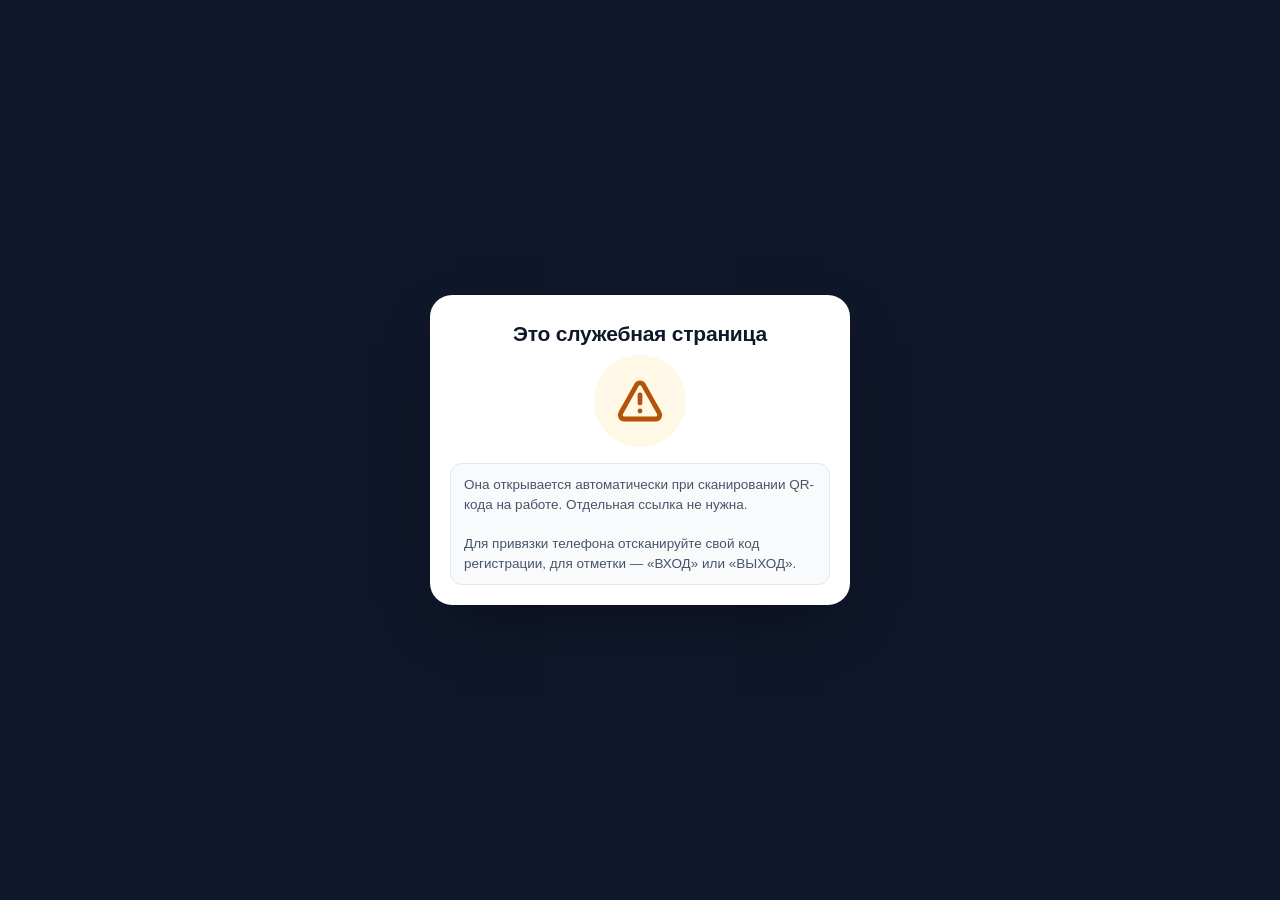
==== emp.html @ 52cd22b9 "Publish static app [skip ci]" ====
<!DOCTYPE html>
<html lang="ru">
<head>
<meta charset="utf-8">
<meta name="viewport" content="width=device-width, initial-scale=1, viewport-fit=cover">
<meta name="theme-color" content="#0f172a">
<meta name="robots" content="noindex">
<title>Отметка</title>
<style>
:root{
  --bg:#0f172a; --card:#fff; --ink:#0f172a; --muted:#64748b; --line:#e2e8f0;
  --accent:#2563eb; --ok:#16a34a; --bad:#dc2626; --warn:#b45309;
}
*{box-sizing:border-box;-webkit-tap-highlight-color:transparent}
html,body{margin:0;height:100%}
body{
  background:var(--bg); color:var(--ink);
  font-family:-apple-system,BlinkMacSystemFont,"Segoe UI",Inter,Roboto,Arial,sans-serif;
  font-size:16px; line-height:1.45; -webkit-font-smoothing:antialiased;
  display:flex; align-items:center; justify-content:center; padding:16px;
}
.card{
  width:100%; max-width:420px; background:#fff; border-radius:22px; padding:24px 20px 20px;
  box-shadow:0 24px 60px -24px rgba(0,0,0,.55); text-align:center;
}
h1{font-size:21px;margin:0 0 4px;font-weight:700;letter-spacing:-.01em}
p{margin:0}
.muted{color:var(--muted);font-size:14px}
.mono{font-family:ui-monospace,SFMono-Regular,Menlo,Consolas,monospace}
.badge{display:inline-flex;align-items:center;gap:6px;padding:4px 11px;border-radius:999px;font-size:12.5px;font-weight:700}
.badge.ok{background:#eafaf0;color:#15803d}
.badge.bad{background:#fdeeee;color:#b91c1c}
.badge.warn{background:#fff8e6;color:#92400e}
.badge.info{background:#eff4ff;color:#1d4ed8}
.icon{width:92px;height:92px;margin:6px auto 14px;border-radius:50%;display:grid;place-items:center}
.icon svg{width:48px;height:48px;stroke-width:2.4;fill:none;stroke-linecap:round;stroke-linejoin:round}
.icon.ok{background:#eafaf0}.icon.ok svg{stroke:#16a34a}
.icon.in{background:#eafaf0}.icon.in svg{stroke:#16a34a}
.icon.out{background:#eff4ff}.icon.out svg{stroke:#2563eb}
.icon.bad{background:#fdeeee}.icon.bad svg{stroke:#dc2626}
.icon.warn{background:#fff8e6}.icon.warn svg{stroke:#b45309}
.big{font-size:34px;font-weight:800;letter-spacing:.06em;margin:2px 0 6px}
.big.in{color:#16a34a}.big.out{color:#2563eb}
.time{font-size:16px;font-weight:700;margin-top:2px}
.rows{text-align:left;margin-top:18px;border-top:1px solid var(--line);padding-top:14px;display:flex;flex-direction:column;gap:9px;font-size:14px}
.rows .r{display:flex;justify-content:space-between;gap:12px}
.rows .r span:first-child{color:var(--muted)}
.rows .r span:last-child{font-weight:600;text-align:right}
.spinner{width:44px;height:44px;border-radius:50%;border:4px solid #dbeafe;border-top-color:var(--accent);animation:spin .8s linear infinite;margin:26px auto}
@keyframes spin{to{transform:rotate(360deg)}}
button{
  font:inherit;cursor:pointer;border:0;width:100%;min-height:52px;border-radius:14px;
  font-weight:700;font-size:16px;margin-top:20px;background:var(--accent);color:#fff;
}
button:active{opacity:.88}
button.ghost{background:#f1f5f9;color:#334155;margin-top:10px}
.note{background:#f8fafc;border:1px solid var(--line);border-radius:12px;padding:11px 13px;font-size:13.5px;color:#475569;text-align:left;margin-top:16px}
.note b{color:#0f172a}
.hidden{display:none !important}
</style>
</head>
<body>
<div class="card" id="card">
  <div class="spinner" id="spin"></div>
  <h1 id="title">Открываем…</h1>
  <p class="muted" id="sub">Секунду</p>
  <div id="body"></div>
</div>

<script>
"use strict";

/* ================= настройки ================= */
var DEVICE_KEY = "tt_dev";
var ME_KEY = "tt_me_emp";      /* отдельное хранилище от админского приложения */
var LAST_KEY = "tt_last_punch";

function qs(name) {
  var m = new RegExp("[?&]" + name + "=([^&#]*)").exec(location.search);
  return m ? decodeURIComponent(m[1].replace(/\+/g, " ")) : "";
}
function ls(k, d) { try { var v = localStorage.getItem(k); return v ? JSON.parse(v) : d; } catch (e) { return d; } }
function lsSet(k, v) { try { localStorage.setItem(k, JSON.stringify(v)); } catch (e) {} }
function esc(s) {
  return String(s === undefined || s === null ? "" : s).replace(/[&<>"']/g, function (c) {
    return { "&": "&amp;", "<": "&lt;", ">": "&gt;", '"': "&quot;", "'": "&#39;" }[c];
  });
}
function pad(n) { return String(n).padStart(2, "0"); }
function dmy(d) { d = new Date(d); return pad(d.getDate()) + "." + pad(d.getMonth() + 1) + "." + d.getFullYear(); }
function hhmmss(d) { d = new Date(d); return pad(d.getHours()) + ":" + pad(d.getMinutes()) + ":" + pad(d.getSeconds()); }

function deviceId() {
  var v = ls(DEVICE_KEY, null);
  if (!v) { v = "dev_" + Math.random().toString(36).slice(2, 10).toUpperCase(); lsSet(DEVICE_KEY, v); }
  return v;
}
function deviceLabel() {
  var ua = navigator.userAgent || "";
  if (/iPhone|iPad|iPod/i.test(ua)) return "iPhone / iPad";
  if (/Android/i.test(ua)) return "Android";
  if (/Windows/i.test(ua)) return "Windows";
  if (/Macintosh|Mac OS X/i.test(ua)) return "Mac";
  return "Телефон";
}

/* ================= сеть ================= */
function jsonp(base, params) {
  return new Promise(function (resolve, reject) {
    var clean = String(base || "").trim();
    if (!clean) return reject(new Error("QR-код не настроен: в нём нет адреса таблицы"));
    if (!/^https:\/\/script\.google\.com\/macros\/s\/.+\/exec/.test(clean)) {
      return reject(new Error("Некорректный адрес таблицы в QR-коде"));
    }
    var cb = "__e" + Math.random().toString(36).slice(2, 10);
    var url = clean.indexOf("?") >= 0 ? clean + "&" : clean + "?";
    url += "callback=" + encodeURIComponent(cb);
    Object.keys(params || {}).forEach(function (k) {
      var v = params[k];
      if (v !== undefined && v !== null) url += "&" + encodeURIComponent(k) + "=" + encodeURIComponent(v);
    });
    var sc = document.createElement("script");
    var done = false;
    var timer = setTimeout(function () { finish(function () { reject(new Error("Таблица не ответила за 15 секунд")); }); }, 15000);
    function finish(fn) {
      if (done) return;
      done = true;
      clearTimeout(timer);
      try { delete window[cb]; } catch (e) { window[cb] = undefined; }
      if (sc.parentNode) sc.parentNode.removeChild(sc);
      fn();
    }
    window[cb] = function (d) { finish(function () { resolve(d); }); };
    sc.onerror = function () { finish(function () { reject(new Error("Нет связи с таблицей")); }); };
    sc.src = url;
    document.head.appendChild(sc);
  });
}

function getPosition() {
  return new Promise(function (resolve, reject) {
    if (!navigator.geolocation) return reject(new Error("Телефон не поддерживает геолокацию"));
    navigator.geolocation.getCurrentPosition(
      function (p) { resolve(p.coords); },
      function (e) {
        var m = "Не удалось определить геопозицию";
        if (e && e.code === 1) m = "Доступ к геолокации запрещён. Разрешите его для этого сайта и попробуйте снова.";
        if (e && e.code === 3) m = "Геопозиция не определилась за 15 секунд. Выйдите на улицу или ближе к окну.";
        reject(new Error(m));
      },
      { enableHighAccuracy: true, timeout: 15000, maximumAge: 0 }
    );
  });
}

/* ================= экраны ================= */
var elCard = document.getElementById("card");
var elSpin = document.getElementById("spin");
var elTitle = document.getElementById("title");
var elSub = document.getElementById("sub");
var elBody = document.getElementById("body");

var ICONS = {
  ok: '<path d="M20 6L9 17l-5-5"/>',
  bad: '<path d="M18 6L6 18M6 6l12 12"/>',
  warn: '<path d="M12 9v4M12 17h.01"/><path d="M10.3 3.9L2.4 18a2 2 0 0 0 1.7 3h15.8a2 2 0 0 0 1.7-3L13.7 3.9a2 2 0 0 0-3.4 0z"/>',
  in: '<path d="M15 3h4a2 2 0 0 1 2 2v14a2 2 0 0 1-2 2h-4"/><path d="M10 17l5-5-5-5"/><path d="M15 12H3"/>',
  out: '<path d="M9 3H5a2 2 0 0 0-2 2v14a2 2 0 0 0 2 2h4"/><path d="M16 17l5-5-5-5"/><path d="M21 12H9"/>'
};

function icon(kind) {
  return '<div class="icon ' + kind + '"><svg viewBox="0 0 24 24">' + ICONS[kind] + "</svg></div>";
}
function spinner(title, sub) {
  elSpin.classList.remove("hidden");
  elTitle.textContent = title;
  elSub.textContent = sub || "";
  elBody.innerHTML = "";
}
function result(opts) {
  elSpin.classList.add("hidden");
  elTitle.innerHTML = opts.title || "";
  elSub.textContent = opts.sub || "";
  elBody.innerHTML = opts.html || "";
}

function clock() {
  return dmy(new Date()) + " · " + hhmmss(new Date());
}

/* ================= регистрация ================= */
async function doRegister(code, key, sheet) {
  spinner("Активируем телефон…", "Код " + code);
  var me = ls(ME_KEY, null);
  if (me && me.empCode === code && me.key === key) {
    return showBound(me, true);
  }
  var reply;
  try {
    reply = await jsonp(sheet, {
      action: "register", token: key, empCode: code, key: key,
      deviceId: deviceId(), deviceLabel: deviceLabel()
    });
  } catch (e) {
    return result({
      title: "Нет связи",
      sub: "",
      html: icon("warn") +
        '<div class="note"><b>Не удалось связаться с таблицей.</b><br>' + esc(e.message) +
        "<br><br>Проверьте интернет и отсканируйте код ещё раз.</div>" +
        '<button data-act="reload">Повторить</button>'
    });
  }
  if (reply && reply.ok === false) {
    if (reply.error === "used" || reply.error === "device_mismatch") {
      return result({
        title: "Код уже использован",
        sub: "",
        html: icon("bad") +
          '<span class="badge bad">Доступ занят</span>' +
          '<div class="note">Этот код уже привязан к другому телефону' +
          (reply.empName ? " (" + esc(reply.empName) + ")" : "") +
          (reply.boundAt ? ", привязка " + esc(reply.boundAt) : "") +
          ".<br><br>Обратитесь к руководителю: он разрешит повторную привязку, и вы отсканируете код заново.</div>"
      });
    }
    return result({
      title: "Код не принят",
      sub: "",
      html: icon("bad") + '<div class="note">Ответ таблицы: ' + esc(reply.error || "ошибка") + "</div>"
    });
  }
  var bound = {
    empCode: code, empName: (reply && reply.empName) || "",
    key: key, sheet: sheet, deviceId: deviceId(), deviceLabel: deviceLabel(),
    boundAt: new Date().toISOString()
  };
  lsSet(ME_KEY, bound);
  showBound(bound, false);
}

function showBound(me, repeat) {
  result({
    title: repeat ? "Телефон уже привязан" : "Телефон привязан",
    sub: "",
    html: icon("ok") +
      '<span class="badge ok">Готово</span>' +
      (me.empName ? '<div class="big" style="font-size:22px;letter-spacing:0;margin-top:12px">' + esc(me.empName) + "</div>" : "") +
      '<div class="muted mono" style="margin-top:2px">' + esc(me.empCode) + "</div>" +
      '<div class="rows">' +
        '<div class="r"><span>Телефон</span><span>' + esc(me.deviceLabel) + "</span></div>" +
        '<div class="r"><span>Привязан</span><span>' + esc(dmy(me.boundAt) + " " + hhmmss(me.boundAt).slice(0, 5)) + "</span></div>" +
      "</div>" +
      '<div class="note"><b>Что дальше.</b> Приходите на работу и сканируйте камерой телефона QR-код <b>«ВХОД»</b> у двери. Уходите — QR-код <b>«ВЫХОД»</b>. Приложение открывать вручную не нужно: всё делает обычный сканер.</div>' +
      '<button data-act="close">Готово</button>'
  });
}

/* ================= отметка ================= */
var PUNCH = {
  in: { word: "ВХОД", cls: "in", title: "Вход отмечен" },
  out: { word: "ВЫХОД", cls: "out", title: "Выход отмечен" }
};

async function doPunch(type, sheet) {
  var meta = PUNCH[type] || PUNCH.in;
  var me = ls(ME_KEY, null);
  if (!me || !me.empCode) {
    return result({
      title: "Телефон не привязан",
      sub: "",
      html: icon("warn") +
        '<span class="badge warn">Нужна привязка</span>' +
        '<div class="note"><b>Сначала отсканируйте свой код регистрации.</b><br>Он выдаётся один раз и привязывает телефон к вашей карточке сотрудника. После этого вход и выход будут отмечаться одной фотографией QR-кода.</div>'
    });
  }
  var useSheet = sheet || me.sheet;
  if (!useSheet) {
    return result({
      title: "QR-код не настроен",
      sub: "",
      html: icon("warn") + '<div class="note">В этом коде нет адреса таблицы. Попросите руководителя распечатать новые QR-коды.</div>'
    });
  }

  /* защита от двойного сканирования одного и того же постера */
  var last = ls(LAST_KEY, null);
  if (last && last.type === type && last.empCode === me.empCode && Date.now() - new Date(last.ts).getTime() < 45000) {
    return showDone(meta, {
      empName: me.empName, empCode: me.empCode, ts: last.ts,
      inZone: last.inZone, distance: last.distance, duplicate: true
    });
  }

  spinner("Проверяем доступ…", me.empName || me.empCode);
  var chk;
  try {
    chk = await jsonp(useSheet, {
      action: "check", token: me.key, empCode: me.empCode, key: me.key, deviceId: deviceId()
    });
  } catch (e) {
    return result({
      title: "Нет связи",
      sub: "",
      html: icon("warn") + '<div class="note"><b>Таблица не ответила.</b><br>' + esc(e.message) +
        "<br><br>Отметка не сохранена. Попробуйте ещё раз через минуту.</div>" +
        '<button data-act="retry-punch" data-type="' + type + '">Повторить</button>'
    });
  }
  if (chk && chk.ok === false) {
    var msg = "";
    if (chk.error === "blocked") msg = "Доступ отозван руководителем. Отметки с этого телефона больше не принимаются.";
    else if (chk.error === "device_mismatch") msg = "Этот телефон не привязан к вашей карточке. Обратитесь к руководителю.";
    else if (chk.error === "invalid_key") msg = "Код сотрудника устарел. Получите новый код регистрации.";
    else if (chk.error === "not_registered") msg = "Телефон не найден в таблице. Отсканируйте код регистрации заново.";
    else msg = "Ответ таблицы: " + (chk.error || "ошибка");
    return result({
      title: "Отметка не принята",
      sub: "",
      html: icon("bad") + '<span class="badge bad">Запрещено</span>' +
        '<div class="note">' + esc(msg) + "</div>"
    });
  }

  spinner("Определяем местоположение…", "Разрешите доступ к геоданным");
  var coords = null, gpsError = null;
  try { coords = await getPosition(); } catch (e) { gpsError = e; }
  if (gpsError) {
    return result({
      title: "Нужна геопозиция",
      sub: "",
      html: icon("warn") +
        '<div class="note">' + esc(gpsError.message) + "<br><br>Без координат отметка не сохраняется: руководитель должен видеть, что вы на рабочем месте.</div>" +
        '<button data-act="retry-punch" data-type="' + type + '">Попробовать снова</button>'
    });
  }

  spinner("Сохраняем отметку…", "");
  var rec = {
    empCode: me.empCode, empName: me.empName, type: type,
    ts: new Date().toISOString(),
    lat: Number(coords.latitude.toFixed(6)), lng: Number(coords.longitude.toFixed(6)),
    accuracy: Math.round(coords.accuracy), deviceId: deviceId(), deviceLabel: deviceLabel(),
    source: "qr"
  };
  var saved;
  try {
    saved = await jsonp(useSheet, {
      action: "append", token: me.key, empCode: me.empCode, deviceId: deviceId(),
      record: JSON.stringify(rec)
    });
  } catch (e) {
    return result({
      title: "Не сохранилось",
      sub: "",
      html: icon("warn") + '<div class="note"><b>Таблица не приняла запись.</b><br>' + esc(e.message) +
        "<br><br>Попробуйте ещё раз — важно, чтобы отметка попала в журнал.</div>" +
        '<button data-act="retry-punch" data-type="' + type + '">Повторить</button>'
    });
  }
  if (!saved || saved.ok === false) {
    return result({
      title: "Не сохранилось",
      sub: "",
      html: icon("bad") + '<div class="note">Ответ таблицы: ' + esc((saved && saved.error) || "ошибка") + "</div>" +
        '<button data-act="retry-punch" data-type="' + type + '">Повторить</button>'
    });
  }
  lsSet(LAST_KEY, { type: type, empCode: me.empCode, ts: rec.ts, inZone: saved.inZone, distance: saved.distance });
  showDone(meta, {
    empName: me.empName, empCode: me.empCode, ts: rec.ts,
    inZone: saved.inZone, distance: saved.distance, accuracy: rec.accuracy,
    duplicate: false
  });
}

function showDone(meta, data) {
  var zoneRow = "";
  if (data.inZone === true) zoneRow = '<div class="r"><span>Геозона</span><span style="color:#15803d">в допустимой зоне</span></div>';
  else if (data.inZone === false) zoneRow = '<div class="r"><span>Геозона</span><span style="color:#b91c1c">вне зоны' + (data.distance ? " · " + data.distance + " м" : "") + "</span></div>";
  else zoneRow = '<div class="r"><span>Геозона</span><span style="color:#92400e">не настроена в таблице</span></div>';

  result({
    title: meta.title,
    sub: "",
    html: icon(meta.cls) +
      '<div class="big ' + meta.cls + '">' + meta.word + "</div>" +
      '<div class="time">' + esc(dmy(data.ts) + " · " + hhmmss(data.ts)) + "</div>" +
      (data.duplicate ? '<div class="badge info" style="margin-top:10px">уже отмечено минуту назад</div>' : "") +
      '<div class="rows">' +
        (data.empName ? '<div class="r"><span>Сотрудник</span><span>' + esc(data.empName) + "</span></div>" : "") +
        '<div class="r"><span>Код</span><span class="mono">' + esc(data.empCode) + "</span></div>" +
        zoneRow +
      "</div>" +
      (data.inZone === false
        ? '<div class="note">Отметка сохранена, но снаружи офиса. Руководитель это увидит.</div>'
        : '<div class="note">Отметка записана в журнал. Можно закрыть страницу.</div>') +
      '<button data-act="close">Готово</button>'
  });
}

/* ================= запуск ================= */
function boot() {
  var code = qs("r"), key = qs("k"), type = qs("t"), sheet = qs("s");
  if (code && key) return doRegister(code.toUpperCase(), key.toUpperCase(), sheet);
  if (type === "in" || type === "out") return doPunch(type, sheet);
  result({
    title: "Это служебная страница",
    sub: "",
    html: icon("warn") +
      '<div class="note">Она открывается автоматически при сканировании QR-кода на работе. Отдельная ссылка не нужна.<br><br>Для привязки телефона отсканируйте свой код регистрации, для отметки — «ВХОД» или «ВЫХОД».</div>'
  });
}

document.addEventListener("click", function (ev) {
  var b = ev.target.closest("[data-act]");
  if (!b) return;
  var act = b.getAttribute("data-act");
  if (act === "close") { window.close(); setTimeout(function () { location.href = "about:blank"; }, 120); }
  if (act === "reload") location.reload();
  if (act === "retry-punch") doPunch(b.getAttribute("data-type"), qs("s"));
});

boot();
</script>
</body>
</html>
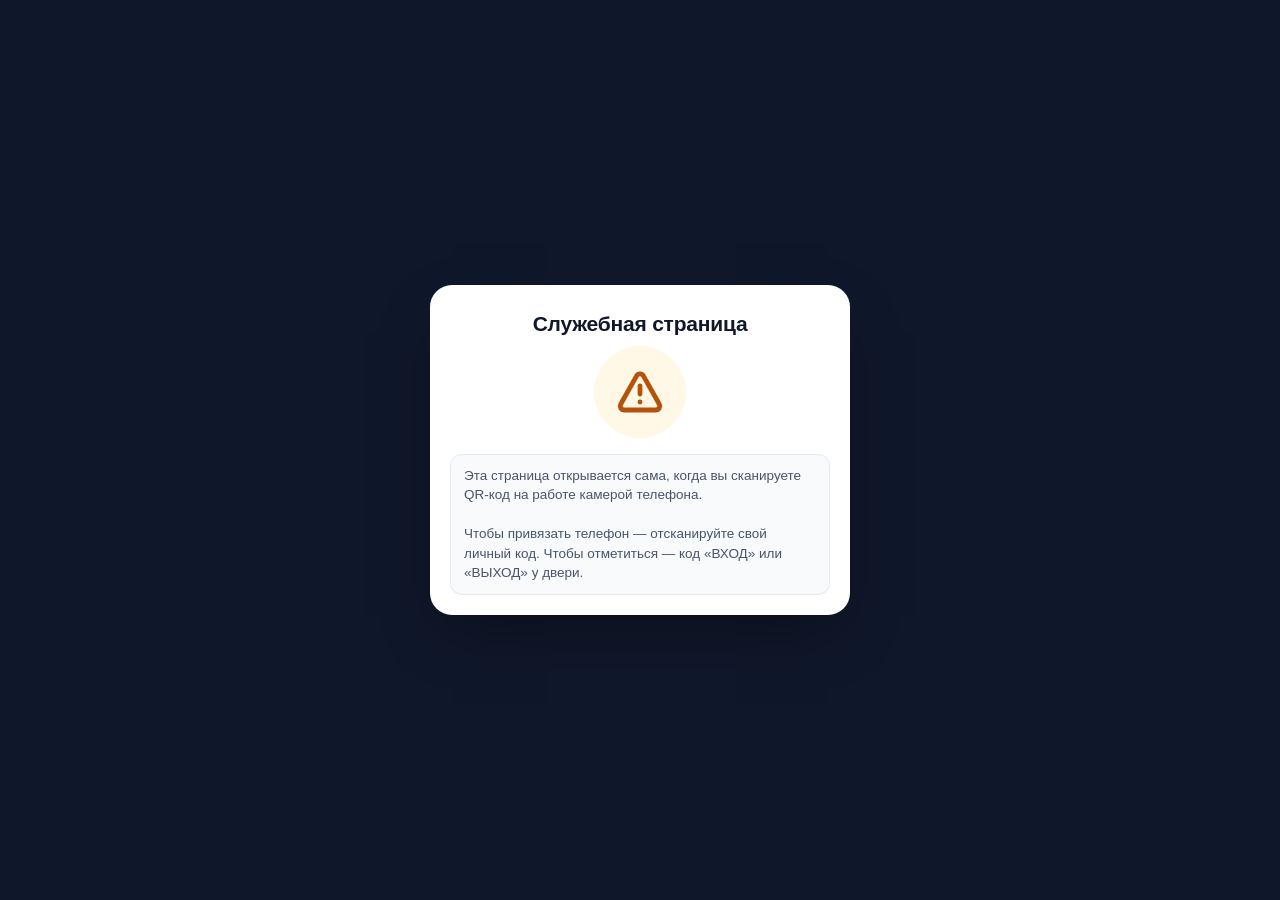
==== commit 3d234514: "Версия 4: сотрудники на сервере, отметки только с привязанного телефона Сервер (apps-script.gs): - с" ====
--- a/emp.html
+++ b/emp.html
@@ -4,7 +4,8 @@
 <meta charset="utf-8">
 <meta name="viewport" content="width=device-width, initial-scale=1, viewport-fit=cover">
 <meta name="theme-color" content="#0f172a">
-<meta name="robots" content="noindex">
+<meta name="robots" content="noindex, nofollow">
+<meta name="referrer" content="no-referrer">
 <title>Отметка</title>
 <style>
 :root{
@@ -34,13 +35,13 @@
 .badge.info{background:#eff4ff;color:#1d4ed8}
 .icon{width:92px;height:92px;margin:6px auto 14px;border-radius:50%;display:grid;place-items:center}
 .icon svg{width:48px;height:48px;stroke-width:2.4;fill:none;stroke-linecap:round;stroke-linejoin:round}
-.icon.ok{background:#eafaf0}.icon.ok svg{stroke:#16a34a}
-.icon.in{background:#eafaf0}.icon.in svg{stroke:#16a34a}
+.icon.ok,.icon.in{background:#eafaf0}.icon.ok svg,.icon.in svg{stroke:#16a34a}
 .icon.out{background:#eff4ff}.icon.out svg{stroke:#2563eb}
 .icon.bad{background:#fdeeee}.icon.bad svg{stroke:#dc2626}
 .icon.warn{background:#fff8e6}.icon.warn svg{stroke:#b45309}
 .big{font-size:34px;font-weight:800;letter-spacing:.06em;margin:2px 0 6px}
 .big.in{color:#16a34a}.big.out{color:#2563eb}
+.name{font-size:22px;font-weight:800;margin-top:12px}
 .time{font-size:16px;font-weight:700;margin-top:2px}
 .rows{text-align:left;margin-top:18px;border-top:1px solid var(--line);padding-top:14px;display:flex;flex-direction:column;gap:9px;font-size:14px}
 .rows .r{display:flex;justify-content:space-between;gap:12px}
@@ -55,6 +56,7 @@
 button:active{opacity:.88}
 button.ghost{background:#f1f5f9;color:#334155;margin-top:10px}
 .note{background:#f8fafc;border:1px solid var(--line);border-radius:12px;padding:11px 13px;font-size:13.5px;color:#475569;text-align:left;margin-top:16px}
+.note.warn{background:#fff8e6;border-color:#fde68a;color:#92400e}
 .note b{color:#0f172a}
 .hidden{display:none !important}
 </style>
@@ -70,68 +72,53 @@
 <script>
 "use strict";
 
-/* ================= настройки ================= */
-var DEVICE_KEY = "tt_dev";
-var ME_KEY = "tt_me_emp";      /* отдельное хранилище от админского приложения */
-var LAST_KEY = "tt_last_punch";
+/* Служебная страница сотрудника. Открывается только из QR-кода:
+   ?r=КОД&k=КЛЮЧ&s=СЕРВЕР  — привязка телефона (один раз)
+   ?t=in|out&s=СЕРВЕР      — отметка входа или выхода */
+
+var ME_KEY = "tt4_me";
 
 function qs(name) {
   var m = new RegExp("[?&]" + name + "=([^&#]*)").exec(location.search);
   return m ? decodeURIComponent(m[1].replace(/\+/g, " ")) : "";
 }
 function ls(k, d) { try { var v = localStorage.getItem(k); return v ? JSON.parse(v) : d; } catch (e) { return d; } }
-function lsSet(k, v) { try { localStorage.setItem(k, JSON.stringify(v)); } catch (e) {} }
+function lsSet(k, v) { try { localStorage.setItem(k, JSON.stringify(v)); return true; } catch (e) { return false; } }
 function esc(s) {
   return String(s === undefined || s === null ? "" : s).replace(/[&<>"']/g, function (c) {
     return { "&": "&amp;", "<": "&lt;", ">": "&gt;", '"': "&quot;", "'": "&#39;" }[c];
   });
 }
-function pad(n) { return String(n).padStart(2, "0"); }
-function dmy(d) { d = new Date(d); return pad(d.getDate()) + "." + pad(d.getMonth() + 1) + "." + d.getFullYear(); }
-function hhmmss(d) { d = new Date(d); return pad(d.getHours()) + ":" + pad(d.getMinutes()) + ":" + pad(d.getSeconds()); }
-
-function deviceId() {
-  var v = ls(DEVICE_KEY, null);
-  if (!v) { v = "dev_" + Math.random().toString(36).slice(2, 10).toUpperCase(); lsSet(DEVICE_KEY, v); }
-  return v;
-}
 function deviceLabel() {
   var ua = navigator.userAgent || "";
-  if (/iPhone|iPad|iPod/i.test(ua)) return "iPhone / iPad";
+  var m = /Android[^;)]*;\s*([^;)]+?)(?:\s+Build|\))/.exec(ua);
+  if (m && m[1] && !/^(K|wv)$/.test(m[1].trim())) return "Android · " + m[1].trim().slice(0, 30);
   if (/Android/i.test(ua)) return "Android";
-  if (/Windows/i.test(ua)) return "Windows";
-  if (/Macintosh|Mac OS X/i.test(ua)) return "Mac";
+  if (/iPhone|iPad|iPod/i.test(ua)) return "iPhone";
   return "Телефон";
 }
+function validServer(u) { return /^https:\/\/script\.google\.com\/macros\/s\/[\w-]+\/exec$/.test(String(u || "").trim()); }
 
 /* ================= сеть ================= */
-function jsonp(base, params) {
+function call(server, params) {
   return new Promise(function (resolve, reject) {
-    var clean = String(base || "").trim();
-    if (!clean) return reject(new Error("QR-код не настроен: в нём нет адреса таблицы"));
-    if (!/^https:\/\/script\.google\.com\/macros\/s\/.+\/exec/.test(clean)) {
-      return reject(new Error("Некорректный адрес таблицы в QR-коде"));
-    }
+    if (!validServer(server)) return reject(new Error("В QR-коде нет адреса сервера. Попросите руководителя распечатать коды заново."));
     var cb = "__e" + Math.random().toString(36).slice(2, 10);
-    var url = clean.indexOf("?") >= 0 ? clean + "&" : clean + "?";
-    url += "callback=" + encodeURIComponent(cb);
-    Object.keys(params || {}).forEach(function (k) {
-      var v = params[k];
-      if (v !== undefined && v !== null) url += "&" + encodeURIComponent(k) + "=" + encodeURIComponent(v);
+    var url = server.trim() + "?callback=" + cb;
+    Object.keys(params).forEach(function (k) {
+      if (params[k] !== undefined && params[k] !== null) url += "&" + encodeURIComponent(k) + "=" + encodeURIComponent(params[k]);
     });
-    var sc = document.createElement("script");
-    var done = false;
-    var timer = setTimeout(function () { finish(function () { reject(new Error("Таблица не ответила за 15 секунд")); }); }, 15000);
+    var sc = document.createElement("script"), done = false;
+    var timer = setTimeout(function () { finish(function () { reject(new Error("Сервер не ответил за 20 секунд.")); }); }, 20000);
     function finish(fn) {
       if (done) return;
-      done = true;
-      clearTimeout(timer);
+      done = true; clearTimeout(timer);
       try { delete window[cb]; } catch (e) { window[cb] = undefined; }
       if (sc.parentNode) sc.parentNode.removeChild(sc);
       fn();
     }
-    window[cb] = function (d) { finish(function () { resolve(d); }); };
-    sc.onerror = function () { finish(function () { reject(new Error("Нет связи с таблицей")); }); };
+    window[cb] = function (d) { finish(function () { resolve(d || {}); }); };
+    sc.onerror = function () { finish(function () { reject(new Error("Нет связи с сервером. Проверьте интернет.")); }); };
     sc.src = url;
     document.head.appendChild(sc);
   });
@@ -139,22 +126,21 @@
 
 function getPosition() {
   return new Promise(function (resolve, reject) {
-    if (!navigator.geolocation) return reject(new Error("Телефон не поддерживает геолокацию"));
+    if (!navigator.geolocation) return reject(new Error("Телефон не поддерживает геолокацию."));
     navigator.geolocation.getCurrentPosition(
       function (p) { resolve(p.coords); },
       function (e) {
-        var m = "Не удалось определить геопозицию";
-        if (e && e.code === 1) m = "Доступ к геолокации запрещён. Разрешите его для этого сайта и попробуйте снова.";
-        if (e && e.code === 3) m = "Геопозиция не определилась за 15 секунд. Выйдите на улицу или ближе к окну.";
+        var m = "Не удалось определить местоположение.";
+        if (e && e.code === 1) m = "Доступ к местоположению запрещён. Разрешите его для этого сайта в настройках браузера и попробуйте снова.";
+        if (e && e.code === 3) m = "Местоположение не определилось за 20 секунд. Подойдите ближе к окну и попробуйте снова.";
         reject(new Error(m));
       },
-      { enableHighAccuracy: true, timeout: 15000, maximumAge: 0 }
+      { enableHighAccuracy: true, timeout: 20000, maximumAge: 0 }
     );
   });
 }
 
 /* ================= экраны ================= */
-var elCard = document.getElementById("card");
 var elSpin = document.getElementById("spin");
 var elTitle = document.getElementById("title");
 var elSub = document.getElementById("sub");
@@ -167,93 +153,70 @@
   in: '<path d="M15 3h4a2 2 0 0 1 2 2v14a2 2 0 0 1-2 2h-4"/><path d="M10 17l5-5-5-5"/><path d="M15 12H3"/>',
   out: '<path d="M9 3H5a2 2 0 0 0-2 2v14a2 2 0 0 0 2 2h4"/><path d="M16 17l5-5-5-5"/><path d="M21 12H9"/>'
 };
-
-function icon(kind) {
-  return '<div class="icon ' + kind + '"><svg viewBox="0 0 24 24">' + ICONS[kind] + "</svg></div>";
-}
+function icon(kind) { return '<div class="icon ' + kind + '"><svg viewBox="0 0 24 24">' + ICONS[kind] + "</svg></div>"; }
 function spinner(title, sub) {
   elSpin.classList.remove("hidden");
   elTitle.textContent = title;
   elSub.textContent = sub || "";
   elBody.innerHTML = "";
 }
-function result(opts) {
+function screen(title, html) {
   elSpin.classList.add("hidden");
-  elTitle.innerHTML = opts.title || "";
-  elSub.textContent = opts.sub || "";
-  elBody.innerHTML = opts.html || "";
-}
-
-function clock() {
-  return dmy(new Date()) + " · " + hhmmss(new Date());
-}
-
-/* ================= регистрация ================= */
-async function doRegister(code, key, sheet) {
-  spinner("Активируем телефон…", "Код " + code);
+  elTitle.textContent = title;
+  elSub.textContent = "";
+  elBody.innerHTML = html;
+}
+function problem(title, kind, badge, text, buttons) {
+  screen(title, icon(kind) + (badge ? '<span class="badge ' + (kind === "bad" ? "bad" : "warn") + '">' + esc(badge) + "</span>" : "") +
+    '<div class="note">' + text + "</div>" + (buttons || ""));
+}
+
+/* ================= привязка телефона ================= */
+async function doRegister(code, key, server, force) {
   var me = ls(ME_KEY, null);
-  if (me && me.empCode === code && me.key === key) {
-    return showBound(me, true);
-  }
+  if (me && me.code && me.code !== code && !force) {
+    return problem("Телефон уже привязан", "warn", "Другой сотрудник",
+      "Этот телефон привязан к сотруднику <b>" + esc(me.name || me.code) + "</b>.<br><br>" +
+      "Если это ваш телефон и вы сканируете свой код — продолжайте. Тогда " + esc(me.name || me.code) +
+      " больше не сможет отмечаться с этого телефона.",
+      '<button data-act="force-reg">Привязать к новому коду</button><button class="ghost" data-act="close">Отмена</button>');
+  }
+  spinner("Привязываем телефон…", "Код " + code);
   var reply;
   try {
-    reply = await jsonp(sheet, {
-      action: "register", token: key, empCode: code, key: key,
-      deviceId: deviceId(), deviceLabel: deviceLabel()
+    reply = await call(server, {
+      action: "register", code: code, key: key, device: deviceLabel(),
+      secret: me && me.code === code ? me.secret : undefined
     });
   } catch (e) {
-    return result({
-      title: "Нет связи",
-      sub: "",
-      html: icon("warn") +
-        '<div class="note"><b>Не удалось связаться с таблицей.</b><br>' + esc(e.message) +
-        "<br><br>Проверьте интернет и отсканируйте код ещё раз.</div>" +
-        '<button data-act="reload">Повторить</button>'
-    });
-  }
-  if (reply && reply.ok === false) {
-    if (reply.error === "used" || reply.error === "device_mismatch") {
-      return result({
-        title: "Код уже использован",
-        sub: "",
-        html: icon("bad") +
-          '<span class="badge bad">Доступ занят</span>' +
-          '<div class="note">Этот код уже привязан к другому телефону' +
-          (reply.empName ? " (" + esc(reply.empName) + ")" : "") +
-          (reply.boundAt ? ", привязка " + esc(reply.boundAt) : "") +
-          ".<br><br>Обратитесь к руководителю: он разрешит повторную привязку, и вы отсканируете код заново.</div>"
-      });
-    }
-    return result({
-      title: "Код не принят",
-      sub: "",
-      html: icon("bad") + '<div class="note">Ответ таблицы: ' + esc(reply.error || "ошибка") + "</div>"
-    });
-  }
-  var bound = {
-    empCode: code, empName: (reply && reply.empName) || "",
-    key: key, sheet: sheet, deviceId: deviceId(), deviceLabel: deviceLabel(),
-    boundAt: new Date().toISOString()
-  };
-  lsSet(ME_KEY, bound);
-  showBound(bound, false);
-}
-
-function showBound(me, repeat) {
-  result({
-    title: repeat ? "Телефон уже привязан" : "Телефон привязан",
-    sub: "",
-    html: icon("ok") +
-      '<span class="badge ok">Готово</span>' +
-      (me.empName ? '<div class="big" style="font-size:22px;letter-spacing:0;margin-top:12px">' + esc(me.empName) + "</div>" : "") +
-      '<div class="muted mono" style="margin-top:2px">' + esc(me.empCode) + "</div>" +
-      '<div class="rows">' +
-        '<div class="r"><span>Телефон</span><span>' + esc(me.deviceLabel) + "</span></div>" +
-        '<div class="r"><span>Привязан</span><span>' + esc(dmy(me.boundAt) + " " + hhmmss(me.boundAt).slice(0, 5)) + "</span></div>" +
-      "</div>" +
-      '<div class="note"><b>Что дальше.</b> Приходите на работу и сканируйте камерой телефона QR-код <b>«ВХОД»</b> у двери. Уходите — QR-код <b>«ВЫХОД»</b>. Приложение открывать вручную не нужно: всё делает обычный сканер.</div>' +
-      '<button data-act="close">Готово</button>'
-  });
+    return problem("Нет связи", "warn", "", "<b>Не удалось связаться с сервером.</b><br>" + esc(e.message) + "<br><br>Проверьте интернет и отсканируйте код ещё раз.",
+      '<button data-act="reload">Повторить</button>');
+  }
+  if (!reply.ok) {
+    var msg = {
+      used: "Этот код уже привязан к другому телефону" + (reply.boundAt ? " (" + esc(reply.boundAt) + ")" : "") +
+        ".<br><br>Если вы сменили телефон, попросите руководителя выдать вам новый код.",
+      old_qr: "Этот QR-код устарел — руководитель выпустил новый. Попросите свежий код.",
+      unknown_code: "Такого сотрудника нет в списке. Обратитесь к руководителю.",
+      blocked: "Доступ закрыт руководителем. Обратитесь к нему."
+    }[reply.error] || "Сервер ответил: " + esc(reply.error || "ошибка");
+    return problem("Код не принят", "bad", reply.error === "used" ? "Код уже использован" : "Отказ", msg);
+  }
+  me = { code: reply.code, name: reply.name, secret: reply.secret, server: server, boundAt: reply.boundAt };
+  if (!lsSet(ME_KEY, me)) {
+    return problem("Браузер не сохранил данные", "warn", "", "Похоже, страница открыта в режиме инкогнито. Откройте код в обычном браузере телефона (Chrome) и отсканируйте его снова.");
+  }
+  screen(reply.repeat ? "Телефон уже привязан" : "Телефон привязан",
+    icon("ok") + '<span class="badge ok">Готово</span>' +
+    '<div class="name">' + esc(me.name) + "</div>" +
+    '<div class="muted mono">' + esc(me.code) + "</div>" +
+    '<div class="rows">' +
+      '<div class="r"><span>Телефон</span><span>' + esc(deviceLabel()) + "</span></div>" +
+      (me.boundAt ? '<div class="r"><span>Привязан</span><span>' + esc(me.boundAt) + "</span></div>" : "") +
+    "</div>" +
+    '<div class="note"><b>Что дальше.</b> Придя на работу, наведите камеру телефона на QR-код <b>«ВХОД»</b> у двери, уходя — на <b>«ВЫХОД»</b>. ' +
+    "Открывать что-то вручную не нужно.<br><br>Отмечайтесь в этом же браузере и не очищайте его данные — иначе телефон придётся привязывать заново.</div>" +
+    '<button data-act="close">Готово</button>');
 }
 
 /* ================= отметка ================= */
@@ -262,167 +225,107 @@
   out: { word: "ВЫХОД", cls: "out", title: "Выход отмечен" }
 };
 
-async function doPunch(type, sheet) {
-  var meta = PUNCH[type] || PUNCH.in;
+async function doPunch(type, server, noGeo) {
+  var meta = PUNCH[type];
   var me = ls(ME_KEY, null);
-  if (!me || !me.empCode) {
-    return result({
-      title: "Телефон не привязан",
-      sub: "",
-      html: icon("warn") +
-        '<span class="badge warn">Нужна привязка</span>' +
-        '<div class="note"><b>Сначала отсканируйте свой код регистрации.</b><br>Он выдаётся один раз и привязывает телефон к вашей карточке сотрудника. После этого вход и выход будут отмечаться одной фотографией QR-кода.</div>'
-    });
-  }
-  var useSheet = sheet || me.sheet;
-  if (!useSheet) {
-    return result({
-      title: "QR-код не настроен",
-      sub: "",
-      html: icon("warn") + '<div class="note">В этом коде нет адреса таблицы. Попросите руководителя распечатать новые QR-коды.</div>'
-    });
-  }
-
-  /* защита от двойного сканирования одного и того же постера */
-  var last = ls(LAST_KEY, null);
-  if (last && last.type === type && last.empCode === me.empCode && Date.now() - new Date(last.ts).getTime() < 45000) {
-    return showDone(meta, {
-      empName: me.empName, empCode: me.empCode, ts: last.ts,
-      inZone: last.inZone, distance: last.distance, duplicate: true
-    });
-  }
-
-  spinner("Проверяем доступ…", me.empName || me.empCode);
-  var chk;
+  if (!me || !me.code || !me.secret) {
+    return problem("Телефон не привязан", "warn", "Нужна привязка",
+      "<b>Сначала отсканируйте свой личный код регистрации.</b><br>Его выдаёт руководитель один раз. После этого вход и выход отмечаются сканированием QR у двери.");
+  }
+  server = validServer(server) ? server : me.server;
+
+  var coords = null;
+  if (!noGeo) {
+    spinner("Определяем местоположение…", "Разрешите доступ к геоданным, если браузер спросит");
+    try { coords = await getPosition(); } catch (e) {
+      return problem("Нужно местоположение", "warn", "", esc(e.message) +
+        "<br><br>Руководитель видит, отмечены ли вы на рабочем месте.",
+        '<button data-act="retry" data-type="' + type + '">Попробовать снова</button>' +
+        '<button class="ghost" data-act="nogeo" data-type="' + type + '">Отметить без местоположения</button>');
+    }
+  }
+
+  spinner("Сохраняем отметку…", me.name || me.code);
+  var r;
   try {
-    chk = await jsonp(useSheet, {
-      action: "check", token: me.key, empCode: me.empCode, key: me.key, deviceId: deviceId()
+    r = await call(server, {
+      action: "punch", type: type, code: me.code, secret: me.secret,
+      lat: coords ? coords.latitude.toFixed(6) : undefined,
+      lng: coords ? coords.longitude.toFixed(6) : undefined,
+      acc: coords ? Math.round(coords.accuracy) : undefined
     });
   } catch (e) {
-    return result({
-      title: "Нет связи",
-      sub: "",
-      html: icon("warn") + '<div class="note"><b>Таблица не ответила.</b><br>' + esc(e.message) +
-        "<br><br>Отметка не сохранена. Попробуйте ещё раз через минуту.</div>" +
-        '<button data-act="retry-punch" data-type="' + type + '">Повторить</button>'
-    });
-  }
-  if (chk && chk.ok === false) {
-    var msg = "";
-    if (chk.error === "blocked") msg = "Доступ отозван руководителем. Отметки с этого телефона больше не принимаются.";
-    else if (chk.error === "device_mismatch") msg = "Этот телефон не привязан к вашей карточке. Обратитесь к руководителю.";
-    else if (chk.error === "invalid_key") msg = "Код сотрудника устарел. Получите новый код регистрации.";
-    else if (chk.error === "not_registered") msg = "Телефон не найден в таблице. Отсканируйте код регистрации заново.";
-    else msg = "Ответ таблицы: " + (chk.error || "ошибка");
-    return result({
-      title: "Отметка не принята",
-      sub: "",
-      html: icon("bad") + '<span class="badge bad">Запрещено</span>' +
-        '<div class="note">' + esc(msg) + "</div>"
-    });
-  }
-
-  spinner("Определяем местоположение…", "Разрешите доступ к геоданным");
-  var coords = null, gpsError = null;
-  try { coords = await getPosition(); } catch (e) { gpsError = e; }
-  if (gpsError) {
-    return result({
-      title: "Нужна геопозиция",
-      sub: "",
-      html: icon("warn") +
-        '<div class="note">' + esc(gpsError.message) + "<br><br>Без координат отметка не сохраняется: руководитель должен видеть, что вы на рабочем месте.</div>" +
-        '<button data-act="retry-punch" data-type="' + type + '">Попробовать снова</button>'
-    });
-  }
-
-  spinner("Сохраняем отметку…", "");
-  var rec = {
-    empCode: me.empCode, empName: me.empName, type: type,
-    ts: new Date().toISOString(),
-    lat: Number(coords.latitude.toFixed(6)), lng: Number(coords.longitude.toFixed(6)),
-    accuracy: Math.round(coords.accuracy), deviceId: deviceId(), deviceLabel: deviceLabel(),
-    source: "qr"
-  };
-  var saved;
-  try {
-    saved = await jsonp(useSheet, {
-      action: "append", token: me.key, empCode: me.empCode, deviceId: deviceId(),
-      record: JSON.stringify(rec)
-    });
-  } catch (e) {
-    return result({
-      title: "Не сохранилось",
-      sub: "",
-      html: icon("warn") + '<div class="note"><b>Таблица не приняла запись.</b><br>' + esc(e.message) +
-        "<br><br>Попробуйте ещё раз — важно, чтобы отметка попала в журнал.</div>" +
-        '<button data-act="retry-punch" data-type="' + type + '">Повторить</button>'
-    });
-  }
-  if (!saved || saved.ok === false) {
-    return result({
-      title: "Не сохранилось",
-      sub: "",
-      html: icon("bad") + '<div class="note">Ответ таблицы: ' + esc((saved && saved.error) || "ошибка") + "</div>" +
-        '<button data-act="retry-punch" data-type="' + type + '">Повторить</button>'
-    });
-  }
-  lsSet(LAST_KEY, { type: type, empCode: me.empCode, ts: rec.ts, inZone: saved.inZone, distance: saved.distance });
-  showDone(meta, {
-    empName: me.empName, empCode: me.empCode, ts: rec.ts,
-    inZone: saved.inZone, distance: saved.distance, accuracy: rec.accuracy,
-    duplicate: false
-  });
-}
-
-function showDone(meta, data) {
-  var zoneRow = "";
-  if (data.inZone === true) zoneRow = '<div class="r"><span>Геозона</span><span style="color:#15803d">в допустимой зоне</span></div>';
-  else if (data.inZone === false) zoneRow = '<div class="r"><span>Геозона</span><span style="color:#b91c1c">вне зоны' + (data.distance ? " · " + data.distance + " м" : "") + "</span></div>";
-  else zoneRow = '<div class="r"><span>Геозона</span><span style="color:#92400e">не настроена в таблице</span></div>';
-
-  result({
-    title: meta.title,
-    sub: "",
-    html: icon(meta.cls) +
-      '<div class="big ' + meta.cls + '">' + meta.word + "</div>" +
-      '<div class="time">' + esc(dmy(data.ts) + " · " + hhmmss(data.ts)) + "</div>" +
-      (data.duplicate ? '<div class="badge info" style="margin-top:10px">уже отмечено минуту назад</div>' : "") +
-      '<div class="rows">' +
-        (data.empName ? '<div class="r"><span>Сотрудник</span><span>' + esc(data.empName) + "</span></div>" : "") +
-        '<div class="r"><span>Код</span><span class="mono">' + esc(data.empCode) + "</span></div>" +
-        zoneRow +
-      "</div>" +
-      (data.inZone === false
-        ? '<div class="note">Отметка сохранена, но снаружи офиса. Руководитель это увидит.</div>'
-        : '<div class="note">Отметка записана в журнал. Можно закрыть страницу.</div>') +
-      '<button data-act="close">Готово</button>'
-  });
+    return problem("Не сохранилось", "warn", "", "<b>Отметка не записана.</b><br>" + esc(e.message),
+      '<button data-act="retry" data-type="' + type + '">Повторить</button>');
+  }
+  if (!r.ok) {
+    if (r.error === "not_registered") {
+      return problem("Отметка не принята", "bad", "Телефон не привязан",
+        "Сервер не узнаёт этот телефон — возможно, руководитель выдал вам новый код. Отсканируйте свой новый код регистрации.");
+    }
+    if (r.error === "blocked") {
+      return problem("Отметка не принята", "bad", "Доступ закрыт", "Руководитель закрыл вам доступ. Обратитесь к нему.");
+    }
+    return problem("Отметка не принята", "bad", "Ошибка", "Сервер ответил: " + esc(r.error || "ошибка"),
+      '<button data-act="retry" data-type="' + type + '">Повторить</button>');
+  }
+  if (r.name && r.name !== me.name) { me.name = r.name; lsSet(ME_KEY, me); }
+  showDone(meta, r);
+}
+
+function showDone(meta, r) {
+  var zone;
+  if (r.zone === "в зоне") zone = '<span style="color:#15803d">на рабочем месте</span>';
+  else if (r.zone === "вне зоны") zone = '<span style="color:#b91c1c">вне рабочего места' + (r.distance ? " · " + r.distance + " м" : "") + "</span>";
+  else if (r.zone === "без координат") zone = '<span style="color:#92400e">не определено</span>';
+  else zone = '<span class="muted">не проверяется</span>';
+
+  var notes = [];
+  if (r.duplicate) notes.push("Вы уже отметились только что — повторная отметка не нужна.");
+  if (r.warning === "prev_open") notes.push("В прошлый раз вы не отметили <b>выход</b>. Сообщите руководителю.");
+  if (r.warning === "no_in") notes.push("Сегодня не найден <b>вход</b>. Если вы забыли отметиться утром, сообщите руководителю.");
+  if (r.zone === "вне зоны") notes.push("Отметка сохранена, но вы далеко от рабочего места. Руководитель это увидит.");
+  if (r.zone === "без координат") notes.push("Отметка сохранена без местоположения. Руководитель это увидит.");
+
+  screen(meta.title,
+    icon(meta.cls) +
+    '<div class="big ' + meta.cls + '">' + meta.word + "</div>" +
+    '<div class="time">' + esc(r.date + " · " + r.time) + "</div>" +
+    (r.duplicate ? '<div class="badge info" style="margin-top:10px">уже отмечено</div>' : "") +
+    '<div class="rows">' +
+      '<div class="r"><span>Сотрудник</span><span>' + esc(r.name || r.code) + "</span></div>" +
+      '<div class="r"><span>Местоположение</span>' + zone + "</div>" +
+    "</div>" +
+    (notes.length ? '<div class="note warn">' + notes.join("<br><br>") + "</div>"
+      : '<div class="note">Отметка записана. Страницу можно закрыть.</div>') +
+    '<button data-act="close">Готово</button>');
 }
 
 /* ================= запуск ================= */
+var P = { code: qs("r").toUpperCase(), key: qs("k").toUpperCase(), type: qs("t"), server: qs("s") };
+
 function boot() {
-  var code = qs("r"), key = qs("k"), type = qs("t"), sheet = qs("s");
-  if (code && key) return doRegister(code.toUpperCase(), key.toUpperCase(), sheet);
-  if (type === "in" || type === "out") return doPunch(type, sheet);
-  result({
-    title: "Это служебная страница",
-    sub: "",
-    html: icon("warn") +
-      '<div class="note">Она открывается автоматически при сканировании QR-кода на работе. Отдельная ссылка не нужна.<br><br>Для привязки телефона отсканируйте свой код регистрации, для отметки — «ВХОД» или «ВЫХОД».</div>'
-  });
+  /* убираем ключ из адресной строки и истории браузера */
+  try { if (location.search) history.replaceState(null, "", location.pathname); } catch (e) {}
+  if (P.code && P.key) return doRegister(P.code, P.key, P.server, false);
+  if (P.type === "in" || P.type === "out") return doPunch(P.type, P.server, false);
+  screen("Служебная страница", icon("warn") +
+    '<div class="note">Эта страница открывается сама, когда вы сканируете QR-код на работе камерой телефона.<br><br>' +
+    "Чтобы привязать телефон — отсканируйте свой личный код. Чтобы отметиться — код «ВХОД» или «ВЫХОД» у двери.</div>");
 }
 
 document.addEventListener("click", function (ev) {
   var b = ev.target.closest("[data-act]");
   if (!b) return;
   var act = b.getAttribute("data-act");
-  if (act === "close") { window.close(); setTimeout(function () { location.href = "about:blank"; }, 120); }
-  if (act === "reload") location.reload();
-  if (act === "retry-punch") doPunch(b.getAttribute("data-type"), qs("s"));
+  if (act === "close") { window.close(); setTimeout(function () { location.replace("about:blank"); }, 150); }
+  if (act === "reload") doRegister(P.code, P.key, P.server, false);
+  if (act === "force-reg") doRegister(P.code, P.key, P.server, true);
+  if (act === "retry") doPunch(b.getAttribute("data-type"), P.server, false);
+  if (act === "nogeo") doPunch(b.getAttribute("data-type"), P.server, true);
 });
 
 boot();
 </script>
 </body>
 </html>
-
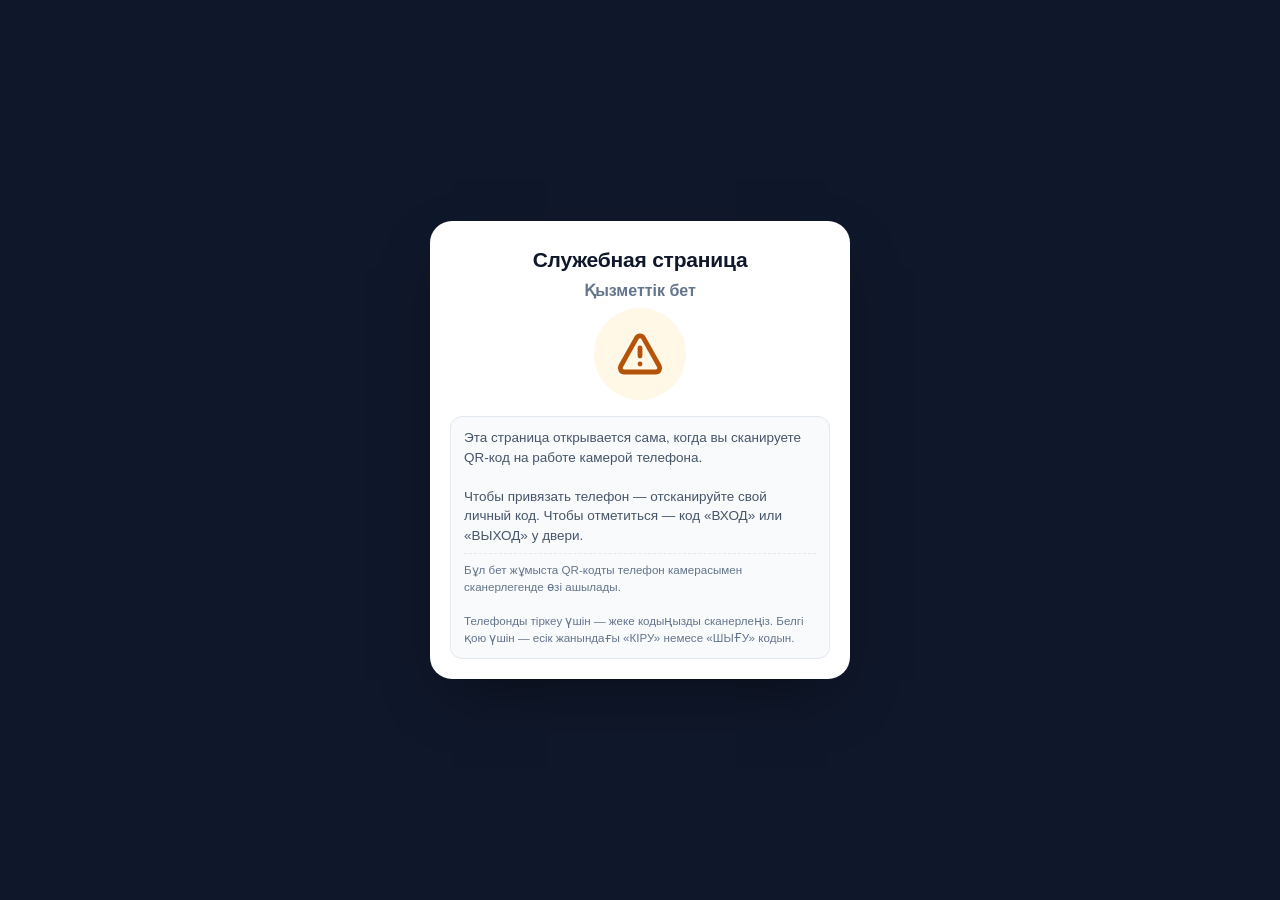
==== commit 5f339078: "Казахский перевод на странице сотрудника, постерах и личных карточках Co-Authored-By: Claude Opus 5." ====
--- a/emp.html
+++ b/emp.html
@@ -6,7 +6,7 @@
 <meta name="theme-color" content="#0f172a">
 <meta name="robots" content="noindex, nofollow">
 <meta name="referrer" content="no-referrer">
-<title>Отметка</title>
+<title>Отметка · Белгі</title>
 <style>
 :root{
   --bg:#0f172a; --card:#fff; --ink:#0f172a; --muted:#64748b; --line:#e2e8f0;
@@ -58,14 +58,21 @@
 .note{background:#f8fafc;border:1px solid var(--line);border-radius:12px;padding:11px 13px;font-size:13.5px;color:#475569;text-align:left;margin-top:16px}
 .note.warn{background:#fff8e6;border-color:#fde68a;color:#92400e}
 .note b{color:#0f172a}
+.kz{display:block;font-size:.86em;font-weight:500;color:var(--muted);margin-top:3px;letter-spacing:0}
+h1 .kz{font-size:16px;font-weight:600}
+.big .kz{font-size:20px;font-weight:800;letter-spacing:.06em;color:inherit;opacity:.75;margin-top:0}
+.note .kz{color:#64748b;margin-top:8px;padding-top:8px;border-top:1px dashed #e2e8f0}
+.note.warn .kz{color:#a16207;border-top-color:#fde68a}
+.rows .r span:first-child .kz{font-size:12px}
+.kzi{opacity:.8;font-weight:600}
 .hidden{display:none !important}
 </style>
 </head>
 <body>
 <div class="card" id="card">
   <div class="spinner" id="spin"></div>
-  <h1 id="title">Открываем…</h1>
-  <p class="muted" id="sub">Секунду</p>
+  <h1 id="title">Открываем…<span class="kz">Ашылуда…</span></h1>
+  <p class="muted" id="sub"></p>
   <div id="body"></div>
 </div>
 
@@ -74,7 +81,8 @@
 
 /* Служебная страница сотрудника. Открывается только из QR-кода:
    ?r=КОД&k=КЛЮЧ&s=СЕРВЕР  — привязка телефона (один раз)
-   ?t=in|out&s=СЕРВЕР      — отметка входа или выхода */
+   ?t=in|out&s=СЕРВЕР      — отметка входа или выхода
+   Все тексты — на русском и казахском. */
 
 var ME_KEY = "tt4_me";
 
@@ -89,6 +97,13 @@
     return { "&": "&amp;", "<": "&lt;", ">": "&gt;", '"': "&quot;", "'": "&#39;" }[c];
   });
 }
+/* двуязычный текст: русский, под ним казахский. Аргументы — уже готовый HTML */
+function L(ru, kz) { return ru + '<span class="kz">' + kz + "</span>"; }
+/* в одну строку: «Готово · Дайын» */
+function I(ru, kz) { return ru + ' <span class="kzi">· ' + kz + "</span>"; }
+/* сообщение об ошибке, которое несёт оба языка */
+function Err(ru, kz) { var e = new Error(ru); e.kz = kz; return e; }
+
 function deviceLabel() {
   var ua = navigator.userAgent || "";
   var m = /Android[^;)]*;\s*([^;)]+?)(?:\s+Build|\))/.exec(ua);
@@ -102,14 +117,15 @@
 /* ================= сеть ================= */
 function call(server, params) {
   return new Promise(function (resolve, reject) {
-    if (!validServer(server)) return reject(new Error("В QR-коде нет адреса сервера. Попросите руководителя распечатать коды заново."));
+    if (!validServer(server)) return reject(Err("В QR-коде нет адреса сервера. Попросите руководителя распечатать коды заново.",
+      "QR-кодта сервер мекенжайы жоқ. Басшыдан кодтарды қайта басып шығаруды сұраңыз."));
     var cb = "__e" + Math.random().toString(36).slice(2, 10);
     var url = server.trim() + "?callback=" + cb;
     Object.keys(params).forEach(function (k) {
       if (params[k] !== undefined && params[k] !== null) url += "&" + encodeURIComponent(k) + "=" + encodeURIComponent(params[k]);
     });
     var sc = document.createElement("script"), done = false;
-    var timer = setTimeout(function () { finish(function () { reject(new Error("Сервер не ответил за 20 секунд.")); }); }, 20000);
+    var timer = setTimeout(function () { finish(function () { reject(Err("Сервер не ответил за 20 секунд.", "Сервер 20 секундта жауап бермеді.")); }); }, 20000);
     function finish(fn) {
       if (done) return;
       done = true; clearTimeout(timer);
@@ -118,7 +134,7 @@
       fn();
     }
     window[cb] = function (d) { finish(function () { resolve(d || {}); }); };
-    sc.onerror = function () { finish(function () { reject(new Error("Нет связи с сервером. Проверьте интернет.")); }); };
+    sc.onerror = function () { finish(function () { reject(Err("Нет связи с сервером. Проверьте интернет.", "Сервермен байланыс жоқ. Интернетті тексеріңіз.")); }); };
     sc.src = url;
     document.head.appendChild(sc);
   });
@@ -126,14 +142,16 @@
 
 function getPosition() {
   return new Promise(function (resolve, reject) {
-    if (!navigator.geolocation) return reject(new Error("Телефон не поддерживает геолокацию."));
+    if (!navigator.geolocation) return reject(Err("Телефон не поддерживает геолокацию.", "Телефон геолокацияны қолдамайды."));
     navigator.geolocation.getCurrentPosition(
       function (p) { resolve(p.coords); },
       function (e) {
-        var m = "Не удалось определить местоположение.";
-        if (e && e.code === 1) m = "Доступ к местоположению запрещён. Разрешите его для этого сайта в настройках браузера и попробуйте снова.";
-        if (e && e.code === 3) m = "Местоположение не определилось за 20 секунд. Подойдите ближе к окну и попробуйте снова.";
-        reject(new Error(m));
+        var err = Err("Не удалось определить местоположение.", "Орналасқан жерді анықтау мүмкін болмады.");
+        if (e && e.code === 1) err = Err("Доступ к местоположению запрещён. Разрешите его для этого сайта в настройках браузера и попробуйте снова.",
+          "Орналасқан жерге рұқсат жоқ. Браузер баптауларында осы сайтқа рұқсат беріп, қайта көріңіз.");
+        if (e && e.code === 3) err = Err("Местоположение не определилось за 20 секунд. Подойдите ближе к окну и попробуйте снова.",
+          "Орналасқан жер 20 секундта анықталмады. Терезеге жақындап, қайта көріңіз.");
+        reject(err);
       },
       { enableHighAccuracy: true, timeout: 20000, maximumAge: 0 }
     );
@@ -154,34 +172,40 @@
   out: '<path d="M9 3H5a2 2 0 0 0-2 2v14a2 2 0 0 0 2 2h4"/><path d="M16 17l5-5-5-5"/><path d="M21 12H9"/>'
 };
 function icon(kind) { return '<div class="icon ' + kind + '"><svg viewBox="0 0 24 24">' + ICONS[kind] + "</svg></div>"; }
+/* title и sub — двуязычный HTML (через L) */
 function spinner(title, sub) {
   elSpin.classList.remove("hidden");
-  elTitle.textContent = title;
-  elSub.textContent = sub || "";
+  elTitle.innerHTML = title;
+  elSub.innerHTML = sub || "";
   elBody.innerHTML = "";
 }
 function screen(title, html) {
   elSpin.classList.add("hidden");
-  elTitle.textContent = title;
-  elSub.textContent = "";
+  elTitle.innerHTML = title;
+  elSub.innerHTML = "";
   elBody.innerHTML = html;
 }
 function problem(title, kind, badge, text, buttons) {
-  screen(title, icon(kind) + (badge ? '<span class="badge ' + (kind === "bad" ? "bad" : "warn") + '">' + esc(badge) + "</span>" : "") +
+  screen(title, icon(kind) + (badge ? '<span class="badge ' + (kind === "bad" ? "bad" : "warn") + '">' + badge + "</span>" : "") +
     '<div class="note">' + text + "</div>" + (buttons || ""));
+}
+function btn(act, ru, kz, ghost, type) {
+  return '<button' + (ghost ? ' class="ghost"' : "") + ' data-act="' + act + '"' + (type ? ' data-type="' + type + '"' : "") + ">" + I(ru, kz) + "</button>";
 }
 
 /* ================= привязка телефона ================= */
 async function doRegister(code, key, server, force) {
   var me = ls(ME_KEY, null);
   if (me && me.code && me.code !== code && !force) {
-    return problem("Телефон уже привязан", "warn", "Другой сотрудник",
-      "Этот телефон привязан к сотруднику <b>" + esc(me.name || me.code) + "</b>.<br><br>" +
-      "Если это ваш телефон и вы сканируете свой код — продолжайте. Тогда " + esc(me.name || me.code) +
-      " больше не сможет отмечаться с этого телефона.",
-      '<button data-act="force-reg">Привязать к новому коду</button><button class="ghost" data-act="close">Отмена</button>');
-  }
-  spinner("Привязываем телефон…", "Код " + code);
+    var who = "<b>" + esc(me.name || me.code) + "</b>";
+    return problem(L("Телефон уже привязан", "Телефон бұрыннан тіркелген"), "warn", I("Другой сотрудник", "Басқа қызметкер"),
+      L("Этот телефон привязан к сотруднику " + who + ".<br><br>Если это ваш телефон и вы сканируете свой код — продолжайте. Тогда " + who +
+        " больше не сможет отмечаться с этого телефона.",
+        "Бұл телефон " + who + " қызметкеріне тіркелген.<br><br>Егер бұл сіздің телефоныңыз болса және өз кодыңызды сканерлеп тұрсаңыз — жалғастырыңыз. Сонда " + who +
+        " бұл телефоннан бұдан былай белгі қоя алмайды."),
+      btn("force-reg", "Привязать к новому коду", "Жаңа кодқа тіркеу") + btn("close", "Отмена", "Бас тарту", true));
+  }
+  spinner(L("Привязываем телефон…", "Телефон тіркелуде…"), "Код " + esc(code));
   var reply;
   try {
     reply = await call(server, {
@@ -189,63 +213,78 @@
       secret: me && me.code === code ? me.secret : undefined
     });
   } catch (e) {
-    return problem("Нет связи", "warn", "", "<b>Не удалось связаться с сервером.</b><br>" + esc(e.message) + "<br><br>Проверьте интернет и отсканируйте код ещё раз.",
-      '<button data-act="reload">Повторить</button>');
+    return problem(L("Нет связи", "Байланыс жоқ"), "warn", "",
+      L("<b>Не удалось связаться с сервером.</b><br>" + esc(e.message) + "<br><br>Проверьте интернет и отсканируйте код ещё раз.",
+        "<b>Сервермен байланысу мүмкін болмады.</b><br>" + esc(e.kz || "") + "<br><br>Интернетті тексеріп, кодты қайта сканерлеңіз."),
+      btn("reload", "Повторить", "Қайталау"));
   }
   if (!reply.ok) {
+    var when = reply.boundAt ? " (" + esc(reply.boundAt) + ")" : "";
     var msg = {
-      used: "Этот код уже привязан к другому телефону" + (reply.boundAt ? " (" + esc(reply.boundAt) + ")" : "") +
-        ".<br><br>Если вы сменили телефон, попросите руководителя выдать вам новый код.",
-      old_qr: "Этот QR-код устарел — руководитель выпустил новый. Попросите свежий код.",
-      unknown_code: "Такого сотрудника нет в списке. Обратитесь к руководителю.",
-      blocked: "Доступ закрыт руководителем. Обратитесь к нему."
-    }[reply.error] || "Сервер ответил: " + esc(reply.error || "ошибка");
-    return problem("Код не принят", "bad", reply.error === "used" ? "Код уже использован" : "Отказ", msg);
+      used: L("Этот код уже привязан к другому телефону" + when + ".<br><br>Если вы сменили телефон, попросите руководителя выдать вам новый код.",
+        "Бұл код басқа телефонға тіркеліп қойған" + when + ".<br><br>Телефоныңызды ауыстырған болсаңыз, басшыдан жаңа код сұраңыз."),
+      old_qr: L("Этот QR-код устарел — руководитель выпустил новый. Попросите свежий код.",
+        "Бұл QR-код ескірген — басшы жаңасын шығарды. Жаңа код сұраңыз."),
+      unknown_code: L("Такого сотрудника нет в списке. Обратитесь к руководителю.",
+        "Мұндай қызметкер тізімде жоқ. Басшыға хабарласыңыз."),
+      blocked: L("Доступ закрыт руководителем. Обратитесь к нему.",
+        "Басшы рұқсатты жапқан. Оған хабарласыңыз.")
+    }[reply.error] || L("Сервер ответил: " + esc(reply.error || "ошибка"), "Сервер жауабы: " + esc(reply.error || "қате"));
+    return problem(L("Код не принят", "Код қабылданбады"), "bad",
+      reply.error === "used" ? I("Код уже использован", "Код қолданылған") : I("Отказ", "Бас тартылды"), msg);
   }
   me = { code: reply.code, name: reply.name, secret: reply.secret, server: server, boundAt: reply.boundAt };
   if (!lsSet(ME_KEY, me)) {
-    return problem("Браузер не сохранил данные", "warn", "", "Похоже, страница открыта в режиме инкогнито. Откройте код в обычном браузере телефона (Chrome) и отсканируйте его снова.");
-  }
-  screen(reply.repeat ? "Телефон уже привязан" : "Телефон привязан",
-    icon("ok") + '<span class="badge ok">Готово</span>' +
+    return problem(L("Браузер не сохранил данные", "Браузер деректерді сақтамады"), "warn", "",
+      L("Похоже, страница открыта в режиме инкогнито. Откройте код в обычном браузере телефона (Chrome) и отсканируйте его снова.",
+        "Бет инкогнито режимінде ашылған сияқты. Кодты телефонның қалыпты браузерінде (Chrome) ашып, қайта сканерлеңіз."));
+  }
+  screen(reply.repeat ? L("Телефон уже привязан", "Телефон бұрыннан тіркелген") : L("Телефон привязан", "Телефон тіркелді"),
+    icon("ok") + '<span class="badge ok">' + I("Готово", "Дайын") + "</span>" +
     '<div class="name">' + esc(me.name) + "</div>" +
     '<div class="muted mono">' + esc(me.code) + "</div>" +
     '<div class="rows">' +
-      '<div class="r"><span>Телефон</span><span>' + esc(deviceLabel()) + "</span></div>" +
-      (me.boundAt ? '<div class="r"><span>Привязан</span><span>' + esc(me.boundAt) + "</span></div>" : "") +
+      '<div class="r"><span>' + L("Телефон", "Телефон") + "</span><span>" + esc(deviceLabel()) + "</span></div>" +
+      (me.boundAt ? '<div class="r"><span>' + L("Привязан", "Тіркелген") + "</span><span>" + esc(me.boundAt) + "</span></div>" : "") +
     "</div>" +
-    '<div class="note"><b>Что дальше.</b> Придя на работу, наведите камеру телефона на QR-код <b>«ВХОД»</b> у двери, уходя — на <b>«ВЫХОД»</b>. ' +
-    "Открывать что-то вручную не нужно.<br><br>Отмечайтесь в этом же браузере и не очищайте его данные — иначе телефон придётся привязывать заново.</div>" +
-    '<button data-act="close">Готово</button>');
+    '<div class="note">' + L(
+      "<b>Что дальше.</b> Придя на работу, наведите камеру телефона на QR-код <b>«ВХОД»</b> у двери, уходя — на <b>«ВЫХОД»</b>. " +
+      "Открывать что-то вручную не нужно.<br><br>Отмечайтесь в этом же браузере и не очищайте его данные — иначе телефон придётся привязывать заново.",
+      "<b>Әрі қарай.</b> Жұмысқа келгенде телефон камерасын есік жанындағы <b>«КІРУ»</b> QR-кодына, кетерде — <b>«ШЫҒУ»</b> кодына бағыттаңыз. " +
+      "Қолмен ештеңе ашудың қажеті жоқ.<br><br>Белгіні осы браузерде қойыңыз және оның деректерін өшірмеңіз — әйтпесе телефонды қайта тіркеуге тура келеді.") +
+    "</div>" + btn("close", "Готово", "Дайын"));
 }
 
 /* ================= отметка ================= */
 var PUNCH = {
-  in: { word: "ВХОД", cls: "in", title: "Вход отмечен" },
-  out: { word: "ВЫХОД", cls: "out", title: "Выход отмечен" }
+  in: { word: "ВХОД", wordKz: "КІРУ", cls: "in", title: L("Вход отмечен", "Кіру белгіленді") },
+  out: { word: "ВЫХОД", wordKz: "ШЫҒУ", cls: "out", title: L("Выход отмечен", "Шығу белгіленді") }
 };
 
 async function doPunch(type, server, noGeo) {
   var meta = PUNCH[type];
   var me = ls(ME_KEY, null);
   if (!me || !me.code || !me.secret) {
-    return problem("Телефон не привязан", "warn", "Нужна привязка",
-      "<b>Сначала отсканируйте свой личный код регистрации.</b><br>Его выдаёт руководитель один раз. После этого вход и выход отмечаются сканированием QR у двери.");
+    return problem(L("Телефон не привязан", "Телефон тіркелмеген"), "warn", I("Нужна привязка", "Тіркеу қажет"),
+      L("<b>Сначала отсканируйте свой личный код регистрации.</b><br>Его выдаёт руководитель один раз. После этого вход и выход отмечаются сканированием QR у двери.",
+        "<b>Алдымен өзіңіздің жеке тіркеу кодыңызды сканерлеңіз.</b><br>Оны басшы бір рет береді. Содан кейін кіру мен шығу есік жанындағы QR-кодты сканерлеу арқылы белгіленеді."));
   }
   server = validServer(server) ? server : me.server;
 
   var coords = null;
   if (!noGeo) {
-    spinner("Определяем местоположение…", "Разрешите доступ к геоданным, если браузер спросит");
+    spinner(L("Определяем местоположение…", "Орналасқан жер анықталуда…"),
+      L("Разрешите доступ к геоданным, если браузер спросит", "Браузер сұраса, геодеректерге рұқсат беріңіз"));
     try { coords = await getPosition(); } catch (e) {
-      return problem("Нужно местоположение", "warn", "", esc(e.message) +
-        "<br><br>Руководитель видит, отмечены ли вы на рабочем месте.",
-        '<button data-act="retry" data-type="' + type + '">Попробовать снова</button>' +
-        '<button class="ghost" data-act="nogeo" data-type="' + type + '">Отметить без местоположения</button>');
+      return problem(L("Нужно местоположение", "Орналасқан жер қажет"), "warn", "",
+        L(esc(e.message) + "<br><br>Руководитель видит, отмечены ли вы на рабочем месте.",
+          esc(e.kz || "") + "<br><br>Басшы сіздің жұмыс орнында белгі қойғаныңызды көреді."),
+        btn("retry", "Попробовать снова", "Қайта көру", false, type) +
+        btn("nogeo", "Отметить без местоположения", "Орналасқан жерсіз белгілеу", true, type));
     }
   }
 
-  spinner("Сохраняем отметку…", me.name || me.code);
+  spinner(L("Сохраняем отметку…", "Белгі сақталуда…"), esc(me.name || me.code));
   var r;
   try {
     r = await call(server, {
@@ -255,19 +294,24 @@
       acc: coords ? Math.round(coords.accuracy) : undefined
     });
   } catch (e) {
-    return problem("Не сохранилось", "warn", "", "<b>Отметка не записана.</b><br>" + esc(e.message),
-      '<button data-act="retry" data-type="' + type + '">Повторить</button>');
+    return problem(L("Не сохранилось", "Сақталмады"), "warn", "",
+      L("<b>Отметка не записана.</b><br>" + esc(e.message), "<b>Белгі жазылмады.</b><br>" + esc(e.kz || "")),
+      btn("retry", "Повторить", "Қайталау", false, type));
   }
   if (!r.ok) {
+    var title = L("Отметка не принята", "Белгі қабылданбады");
     if (r.error === "not_registered") {
-      return problem("Отметка не принята", "bad", "Телефон не привязан",
-        "Сервер не узнаёт этот телефон — возможно, руководитель выдал вам новый код. Отсканируйте свой новый код регистрации.");
+      return problem(title, "bad", I("Телефон не привязан", "Телефон тіркелмеген"),
+        L("Сервер не узнаёт этот телефон — возможно, руководитель выдал вам новый код. Отсканируйте свой новый код регистрации.",
+          "Сервер бұл телефонды танымайды — мүмкін, басшы сізге жаңа код берген. Жаңа тіркеу кодыңызды сканерлеңіз."));
     }
     if (r.error === "blocked") {
-      return problem("Отметка не принята", "bad", "Доступ закрыт", "Руководитель закрыл вам доступ. Обратитесь к нему.");
+      return problem(title, "bad", I("Доступ закрыт", "Рұқсат жабық"),
+        L("Руководитель закрыл вам доступ. Обратитесь к нему.", "Басшы сізге рұқсатты жапқан. Оған хабарласыңыз."));
     }
-    return problem("Отметка не принята", "bad", "Ошибка", "Сервер ответил: " + esc(r.error || "ошибка"),
-      '<button data-act="retry" data-type="' + type + '">Повторить</button>');
+    return problem(title, "bad", I("Ошибка", "Қате"),
+      L("Сервер ответил: " + esc(r.error || "ошибка"), "Сервер жауабы: " + esc(r.error || "қате")),
+      btn("retry", "Повторить", "Қайталау", false, type));
   }
   if (r.name && r.name !== me.name) { me.name = r.name; lsSet(ME_KEY, me); }
   showDone(meta, r);
@@ -275,30 +319,30 @@
 
 function showDone(meta, r) {
   var zone;
-  if (r.zone === "в зоне") zone = '<span style="color:#15803d">на рабочем месте</span>';
-  else if (r.zone === "вне зоны") zone = '<span style="color:#b91c1c">вне рабочего места' + (r.distance ? " · " + r.distance + " м" : "") + "</span>";
-  else if (r.zone === "без координат") zone = '<span style="color:#92400e">не определено</span>';
-  else zone = '<span class="muted">не проверяется</span>';
+  if (r.zone === "в зоне") zone = '<span style="color:#15803d">' + L("на рабочем месте", "жұмыс орнында") + "</span>";
+  else if (r.zone === "вне зоны") zone = '<span style="color:#b91c1c">' + L("вне рабочего места" + (r.distance ? " · " + r.distance + " м" : ""), "жұмыс орнынан тыс") + "</span>";
+  else if (r.zone === "без координат") zone = '<span style="color:#92400e">' + L("не определено", "анықталмады") + "</span>";
+  else zone = '<span class="muted">' + L("не проверяется", "тексерілмейді") + "</span>";
 
   var notes = [];
-  if (r.duplicate) notes.push("Вы уже отметились только что — повторная отметка не нужна.");
-  if (r.warning === "prev_open") notes.push("В прошлый раз вы не отметили <b>выход</b>. Сообщите руководителю.");
-  if (r.warning === "no_in") notes.push("Сегодня не найден <b>вход</b>. Если вы забыли отметиться утром, сообщите руководителю.");
-  if (r.zone === "вне зоны") notes.push("Отметка сохранена, но вы далеко от рабочего места. Руководитель это увидит.");
-  if (r.zone === "без координат") notes.push("Отметка сохранена без местоположения. Руководитель это увидит.");
+  if (r.duplicate) notes.push(L("Вы уже отметились только что — повторная отметка не нужна.", "Сіз жаңа ғана белгі қойдыңыз — қайталаудың қажеті жоқ."));
+  if (r.warning === "prev_open") notes.push(L("В прошлый раз вы не отметили <b>выход</b>. Сообщите руководителю.", "Өткен жолы сіз <b>шығуды</b> белгілемегенсіз. Басшыға хабарлаңыз."));
+  if (r.warning === "no_in") notes.push(L("Сегодня не найден <b>вход</b>. Если вы забыли отметиться утром, сообщите руководителю.", "Бүгін <b>кіру</b> белгісі табылмады. Таңертең белгі қоюды ұмытсаңыз, басшыға хабарлаңыз."));
+  if (r.zone === "вне зоны") notes.push(L("Отметка сохранена, но вы далеко от рабочего места. Руководитель это увидит.", "Белгі сақталды, бірақ сіз жұмыс орнынан алыстасыз. Басшы мұны көреді."));
+  if (r.zone === "без координат") notes.push(L("Отметка сохранена без местоположения. Руководитель это увидит.", "Белгі орналасқан жерсіз сақталды. Басшы мұны көреді."));
 
   screen(meta.title,
     icon(meta.cls) +
-    '<div class="big ' + meta.cls + '">' + meta.word + "</div>" +
+    '<div class="big ' + meta.cls + '">' + meta.word + '<span class="kz">' + meta.wordKz + "</span></div>" +
     '<div class="time">' + esc(r.date + " · " + r.time) + "</div>" +
-    (r.duplicate ? '<div class="badge info" style="margin-top:10px">уже отмечено</div>' : "") +
+    (r.duplicate ? '<div class="badge info" style="margin-top:10px">' + I("уже отмечено", "белгіленген") + "</div>" : "") +
     '<div class="rows">' +
-      '<div class="r"><span>Сотрудник</span><span>' + esc(r.name || r.code) + "</span></div>" +
-      '<div class="r"><span>Местоположение</span>' + zone + "</div>" +
+      '<div class="r"><span>' + L("Сотрудник", "Қызметкер") + "</span><span>" + esc(r.name || r.code) + "</span></div>" +
+      '<div class="r"><span>' + L("Местоположение", "Орналасқан жер") + "</span>" + zone + "</div>" +
     "</div>" +
     (notes.length ? '<div class="note warn">' + notes.join("<br><br>") + "</div>"
-      : '<div class="note">Отметка записана. Страницу можно закрыть.</div>') +
-    '<button data-act="close">Готово</button>');
+      : '<div class="note">' + L("Отметка записана. Страницу можно закрыть.", "Белгі жазылды. Бетті жабуға болады.") + "</div>") +
+    btn("close", "Готово", "Дайын"));
 }
 
 /* ================= запуск ================= */
@@ -309,9 +353,12 @@
   try { if (location.search) history.replaceState(null, "", location.pathname); } catch (e) {}
   if (P.code && P.key) return doRegister(P.code, P.key, P.server, false);
   if (P.type === "in" || P.type === "out") return doPunch(P.type, P.server, false);
-  screen("Служебная страница", icon("warn") +
-    '<div class="note">Эта страница открывается сама, когда вы сканируете QR-код на работе камерой телефона.<br><br>' +
-    "Чтобы привязать телефон — отсканируйте свой личный код. Чтобы отметиться — код «ВХОД» или «ВЫХОД» у двери.</div>");
+  screen(L("Служебная страница", "Қызметтік бет"), icon("warn") +
+    '<div class="note">' + L(
+      "Эта страница открывается сама, когда вы сканируете QR-код на работе камерой телефона.<br><br>" +
+      "Чтобы привязать телефон — отсканируйте свой личный код. Чтобы отметиться — код «ВХОД» или «ВЫХОД» у двери.",
+      "Бұл бет жұмыста QR-кодты телефон камерасымен сканерлегенде өзі ашылады.<br><br>" +
+      "Телефонды тіркеу үшін — жеке кодыңызды сканерлеңіз. Белгі қою үшін — есік жанындағы «КІРУ» немесе «ШЫҒУ» кодын.") + "</div>");
 }
 
 document.addEventListener("click", function (ev) {
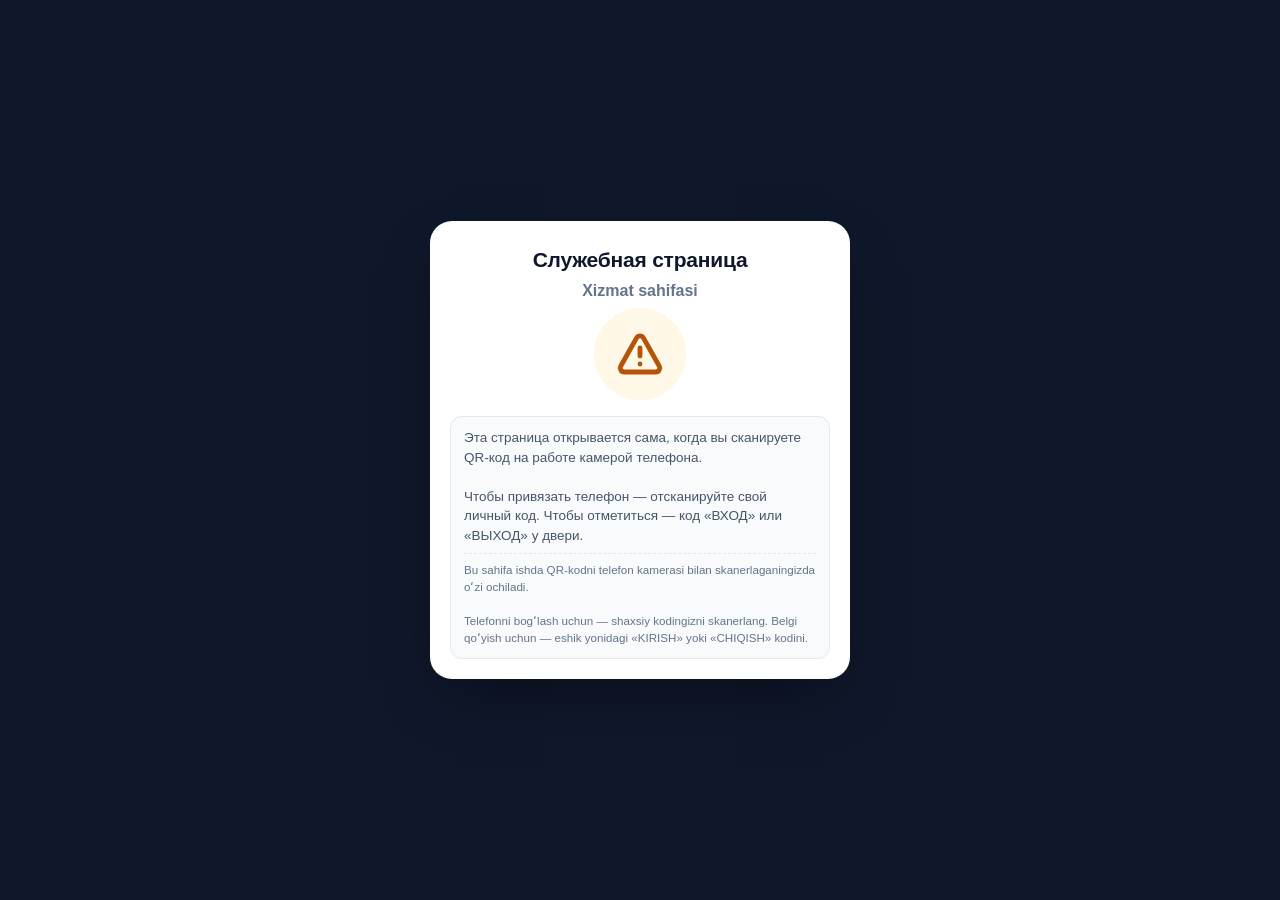
==== commit b14e4679: "Версия 6: статистика сотрудника, график по дням, узбекский язык, геометка в Excel - после отметки со" ====
--- a/emp.html
+++ b/emp.html
@@ -6,7 +6,7 @@
 <meta name="theme-color" content="#0f172a">
 <meta name="robots" content="noindex, nofollow">
 <meta name="referrer" content="no-referrer">
-<title>Отметка · Белгі</title>
+<title>Отметка · Belgi</title>
 <style>
 :root{
   --bg:#0f172a; --card:#fff; --ink:#0f172a; --muted:#64748b; --line:#e2e8f0;
@@ -58,20 +58,31 @@
 .note{background:#f8fafc;border:1px solid var(--line);border-radius:12px;padding:11px 13px;font-size:13.5px;color:#475569;text-align:left;margin-top:16px}
 .note.warn{background:#fff8e6;border-color:#fde68a;color:#92400e}
 .note b{color:#0f172a}
-.kz{display:block;font-size:.86em;font-weight:500;color:var(--muted);margin-top:3px;letter-spacing:0}
-h1 .kz{font-size:16px;font-weight:600}
-.big .kz{font-size:20px;font-weight:800;letter-spacing:.06em;color:inherit;opacity:.75;margin-top:0}
-.note .kz{color:#64748b;margin-top:8px;padding-top:8px;border-top:1px dashed #e2e8f0}
-.note.warn .kz{color:#a16207;border-top-color:#fde68a}
-.rows .r span:first-child .kz{font-size:12px}
-.kzi{opacity:.8;font-weight:600}
+.uz{display:block;font-size:.86em;font-weight:500;color:var(--muted);margin-top:3px;letter-spacing:0}
+h1 .uz{font-size:16px;font-weight:600}
+.big .uz{font-size:20px;font-weight:800;letter-spacing:.06em;color:inherit;opacity:.75;margin-top:0}
+.note .uz{color:#64748b;margin-top:8px;padding-top:8px;border-top:1px dashed #e2e8f0}
+.note.warn .uz{color:#a16207;border-top-color:#fde68a}
+.rows .r span:first-child .uz{font-size:12px}
+.stats{margin-top:16px;text-align:left}
+.stats .hd{font-size:13px;font-weight:700;color:#334155;margin-bottom:8px}
+.stats .hd .uz{font-size:12px}
+.sgrid{display:grid;grid-template-columns:1fr 1fr;gap:8px}
+.tile{background:#f8fafc;border:1px solid var(--line);border-radius:12px;padding:10px 11px}
+.tile .v{font-size:22px;font-weight:800;letter-spacing:-.01em;line-height:1.1}
+.tile .l{font-size:12px;color:#475569;margin-top:3px;line-height:1.25}
+.tile .l .uz{font-size:11px;margin-top:1px}
+.tile.wide{grid-column:1/-1}
+.tile.bad .v{color:#b91c1c}
+.tile.good .v{color:#15803d}
+.uzi{opacity:.8;font-weight:600}
 .hidden{display:none !important}
 </style>
 </head>
 <body>
 <div class="card" id="card">
   <div class="spinner" id="spin"></div>
-  <h1 id="title">Открываем…<span class="kz">Ашылуда…</span></h1>
+  <h1 id="title">Открываем…<span class="uz">Ochilmoqda…</span></h1>
   <p class="muted" id="sub"></p>
   <div id="body"></div>
 </div>
@@ -82,7 +93,7 @@
 /* Служебная страница сотрудника. Открывается только из QR-кода:
    ?r=КОД&k=КЛЮЧ&s=СЕРВЕР  — привязка телефона (один раз)
    ?t=in|out&s=СЕРВЕР      — отметка входа или выхода
-   Все тексты — на русском и казахском. */
+   Все тексты — на русском и узбекском (латиница). */
 
 var ME_KEY = "tt4_me";
 
@@ -97,12 +108,12 @@
     return { "&": "&amp;", "<": "&lt;", ">": "&gt;", '"': "&quot;", "'": "&#39;" }[c];
   });
 }
-/* двуязычный текст: русский, под ним казахский. Аргументы — уже готовый HTML */
-function L(ru, kz) { return ru + '<span class="kz">' + kz + "</span>"; }
-/* в одну строку: «Готово · Дайын» */
-function I(ru, kz) { return ru + ' <span class="kzi">· ' + kz + "</span>"; }
+/* двуязычный текст: русский, под ним узбекский. Аргументы — уже готовый HTML */
+function L(ru, uz) { return ru + '<span class="uz">' + uz + "</span>"; }
+/* в одну строку: «Готово · Tayyor» */
+function I(ru, uz) { return ru + ' <span class="uzi">· ' + uz + "</span>"; }
 /* сообщение об ошибке, которое несёт оба языка */
-function Err(ru, kz) { var e = new Error(ru); e.kz = kz; return e; }
+function Err(ru, uz) { var e = new Error(ru); e.uz = uz; return e; }
 
 function deviceLabel() {
   var ua = navigator.userAgent || "";
@@ -118,14 +129,14 @@
 function call(server, params) {
   return new Promise(function (resolve, reject) {
     if (!validServer(server)) return reject(Err("В QR-коде нет адреса сервера. Попросите руководителя распечатать коды заново.",
-      "QR-кодта сервер мекенжайы жоқ. Басшыдан кодтарды қайта басып шығаруды сұраңыз."));
+      "QR-kodda server manzili yoʻq. Rahbardan kodlarni qayta chop etishni soʻrang."));
     var cb = "__e" + Math.random().toString(36).slice(2, 10);
     var url = server.trim() + "?callback=" + cb;
     Object.keys(params).forEach(function (k) {
       if (params[k] !== undefined && params[k] !== null) url += "&" + encodeURIComponent(k) + "=" + encodeURIComponent(params[k]);
     });
     var sc = document.createElement("script"), done = false;
-    var timer = setTimeout(function () { finish(function () { reject(Err("Сервер не ответил за 20 секунд.", "Сервер 20 секундта жауап бермеді.")); }); }, 20000);
+    var timer = setTimeout(function () { finish(function () { reject(Err("Сервер не ответил за 20 секунд.", "Server 20 soniya ichida javob bermadi.")); }); }, 20000);
     function finish(fn) {
       if (done) return;
       done = true; clearTimeout(timer);
@@ -134,7 +145,7 @@
       fn();
     }
     window[cb] = function (d) { finish(function () { resolve(d || {}); }); };
-    sc.onerror = function () { finish(function () { reject(Err("Нет связи с сервером. Проверьте интернет.", "Сервермен байланыс жоқ. Интернетті тексеріңіз.")); }); };
+    sc.onerror = function () { finish(function () { reject(Err("Нет связи с сервером. Проверьте интернет.", "Server bilan aloqa yoʻq. Internetni tekshiring.")); }); };
     sc.src = url;
     document.head.appendChild(sc);
   });
@@ -142,15 +153,15 @@
 
 function getPosition() {
   return new Promise(function (resolve, reject) {
-    if (!navigator.geolocation) return reject(Err("Телефон не поддерживает геолокацию.", "Телефон геолокацияны қолдамайды."));
+    if (!navigator.geolocation) return reject(Err("Телефон не поддерживает геолокацию.", "Telefon geolokatsiyani qoʻllab-quvvatlamaydi."));
     navigator.geolocation.getCurrentPosition(
       function (p) { resolve(p.coords); },
       function (e) {
-        var err = Err("Не удалось определить местоположение.", "Орналасқан жерді анықтау мүмкін болмады.");
+        var err = Err("Не удалось определить местоположение.", "Joylashuvni aniqlab boʻlmadi.");
         if (e && e.code === 1) err = Err("Доступ к местоположению запрещён. Разрешите его для этого сайта в настройках браузера и попробуйте снова.",
-          "Орналасқан жерге рұқсат жоқ. Браузер баптауларында осы сайтқа рұқсат беріп, қайта көріңіз.");
+          "Joylashuvga ruxsat berilmagan. Brauzer sozlamalarida ushbu saytga ruxsat bering va qayta urinib koʻring.");
         if (e && e.code === 3) err = Err("Местоположение не определилось за 20 секунд. Подойдите ближе к окну и попробуйте снова.",
-          "Орналасқан жер 20 секундта анықталмады. Терезеге жақындап, қайта көріңіз.");
+          "Joylashuv 20 soniyada aniqlanmadi. Derazaga yaqinroq boring va qayta urinib koʻring.");
         reject(err);
       },
       { enableHighAccuracy: true, timeout: 20000, maximumAge: 0 }
@@ -189,8 +200,8 @@
   screen(title, icon(kind) + (badge ? '<span class="badge ' + (kind === "bad" ? "bad" : "warn") + '">' + badge + "</span>" : "") +
     '<div class="note">' + text + "</div>" + (buttons || ""));
 }
-function btn(act, ru, kz, ghost, type) {
-  return '<button' + (ghost ? ' class="ghost"' : "") + ' data-act="' + act + '"' + (type ? ' data-type="' + type + '"' : "") + ">" + I(ru, kz) + "</button>";
+function btn(act, ru, uz, ghost, type) {
+  return '<button' + (ghost ? ' class="ghost"' : "") + ' data-act="' + act + '"' + (type ? ' data-type="' + type + '"' : "") + ">" + I(ru, uz) + "</button>";
 }
 
 /* ================= привязка телефона ================= */
@@ -198,14 +209,14 @@
   var me = ls(ME_KEY, null);
   if (me && me.code && me.code !== code && !force) {
     var who = "<b>" + esc(me.name || me.code) + "</b>";
-    return problem(L("Телефон уже привязан", "Телефон бұрыннан тіркелген"), "warn", I("Другой сотрудник", "Басқа қызметкер"),
+    return problem(L("Телефон уже привязан", "Telefon allaqachon bogʻlangan"), "warn", I("Другой сотрудник", "Boshqa xodim"),
       L("Этот телефон привязан к сотруднику " + who + ".<br><br>Если это ваш телефон и вы сканируете свой код — продолжайте. Тогда " + who +
         " больше не сможет отмечаться с этого телефона.",
-        "Бұл телефон " + who + " қызметкеріне тіркелген.<br><br>Егер бұл сіздің телефоныңыз болса және өз кодыңызды сканерлеп тұрсаңыз — жалғастырыңыз. Сонда " + who +
-        " бұл телефоннан бұдан былай белгі қоя алмайды."),
-      btn("force-reg", "Привязать к новому коду", "Жаңа кодқа тіркеу") + btn("close", "Отмена", "Бас тарту", true));
-  }
-  spinner(L("Привязываем телефон…", "Телефон тіркелуде…"), "Код " + esc(code));
+        "Bu telefon " + who + " xodimiga bogʻlangan.<br><br>Agar bu sizning telefoningiz boʻlsa va oʻz kodingizni skanerlayotgan boʻlsangiz — davom eting. Shunda " + who +
+        " bu telefondan boshqa belgi qoʻya olmaydi."),
+      btn("force-reg", "Привязать к новому коду", "Yangi kodga bogʻlash") + btn("close", "Отмена", "Bekor qilish", true));
+  }
+  spinner(L("Привязываем телефон…", "Telefon bogʻlanmoqda…"), "Код " + esc(code));
   var reply;
   try {
     reply = await call(server, {
@@ -213,78 +224,78 @@
       secret: me && me.code === code ? me.secret : undefined
     });
   } catch (e) {
-    return problem(L("Нет связи", "Байланыс жоқ"), "warn", "",
+    return problem(L("Нет связи", "Aloqa yoʻq"), "warn", "",
       L("<b>Не удалось связаться с сервером.</b><br>" + esc(e.message) + "<br><br>Проверьте интернет и отсканируйте код ещё раз.",
-        "<b>Сервермен байланысу мүмкін болмады.</b><br>" + esc(e.kz || "") + "<br><br>Интернетті тексеріп, кодты қайта сканерлеңіз."),
-      btn("reload", "Повторить", "Қайталау"));
+        "<b>Server bilan bogʻlanib boʻlmadi.</b><br>" + esc(e.uz || "") + "<br><br>Internetni tekshirib, kodni qayta skanerlang."),
+      btn("reload", "Повторить", "Qayta urinish"));
   }
   if (!reply.ok) {
     var when = reply.boundAt ? " (" + esc(reply.boundAt) + ")" : "";
     var msg = {
       used: L("Этот код уже привязан к другому телефону" + when + ".<br><br>Если вы сменили телефон, попросите руководителя выдать вам новый код.",
-        "Бұл код басқа телефонға тіркеліп қойған" + when + ".<br><br>Телефоныңызды ауыстырған болсаңыз, басшыдан жаңа код сұраңыз."),
+        "Bu kod boshqa telefonga bogʻlangan" + when + ".<br><br>Agar telefoningizni almashtirgan boʻlsangiz, rahbardan yangi kod soʻrang."),
       old_qr: L("Этот QR-код устарел — руководитель выпустил новый. Попросите свежий код.",
-        "Бұл QR-код ескірген — басшы жаңасын шығарды. Жаңа код сұраңыз."),
+        "Bu QR-kod eskirgan — rahbar yangisini chiqargan. Yangi kod soʻrang."),
       unknown_code: L("Такого сотрудника нет в списке. Обратитесь к руководителю.",
-        "Мұндай қызметкер тізімде жоқ. Басшыға хабарласыңыз."),
+        "Bunday xodim roʻyxatda yoʻq. Rahbarga murojaat qiling."),
       blocked: L("Доступ закрыт руководителем. Обратитесь к нему.",
-        "Басшы рұқсатты жапқан. Оған хабарласыңыз.")
-    }[reply.error] || L("Сервер ответил: " + esc(reply.error || "ошибка"), "Сервер жауабы: " + esc(reply.error || "қате"));
-    return problem(L("Код не принят", "Код қабылданбады"), "bad",
-      reply.error === "used" ? I("Код уже использован", "Код қолданылған") : I("Отказ", "Бас тартылды"), msg);
+        "Rahbar ruxsatni yopgan. Unga murojaat qiling.")
+    }[reply.error] || L("Сервер ответил: " + esc(reply.error || "ошибка"), "Server javobi: " + esc(reply.error || "xato"));
+    return problem(L("Код не принят", "Kod qabul qilinmadi"), "bad",
+      reply.error === "used" ? I("Код уже использован", "Kod ishlatilgan") : I("Отказ", "Rad etildi"), msg);
   }
   me = { code: reply.code, name: reply.name, secret: reply.secret, server: server, boundAt: reply.boundAt };
   if (!lsSet(ME_KEY, me)) {
-    return problem(L("Браузер не сохранил данные", "Браузер деректерді сақтамады"), "warn", "",
+    return problem(L("Браузер не сохранил данные", "Brauzer maʼlumotlarni saqlamadi"), "warn", "",
       L("Похоже, страница открыта в режиме инкогнито. Откройте код в обычном браузере телефона (Chrome) и отсканируйте его снова.",
-        "Бет инкогнито режимінде ашылған сияқты. Кодты телефонның қалыпты браузерінде (Chrome) ашып, қайта сканерлеңіз."));
-  }
-  screen(reply.repeat ? L("Телефон уже привязан", "Телефон бұрыннан тіркелген") : L("Телефон привязан", "Телефон тіркелді"),
-    icon("ok") + '<span class="badge ok">' + I("Готово", "Дайын") + "</span>" +
+        "Sahifa inkognito rejimida ochilganga oʻxshaydi. Kodni telefonning oddiy brauzerida (Chrome) oching va qayta skanerlang."));
+  }
+  screen(reply.repeat ? L("Телефон уже привязан", "Telefon allaqachon bogʻlangan") : L("Телефон привязан", "Telefon bogʻlandi"),
+    icon("ok") + '<span class="badge ok">' + I("Готово", "Tayyor") + "</span>" +
     '<div class="name">' + esc(me.name) + "</div>" +
     '<div class="muted mono">' + esc(me.code) + "</div>" +
     '<div class="rows">' +
-      '<div class="r"><span>' + L("Телефон", "Телефон") + "</span><span>" + esc(deviceLabel()) + "</span></div>" +
-      (me.boundAt ? '<div class="r"><span>' + L("Привязан", "Тіркелген") + "</span><span>" + esc(me.boundAt) + "</span></div>" : "") +
+      '<div class="r"><span>' + L("Телефон", "Telefon") + "</span><span>" + esc(deviceLabel()) + "</span></div>" +
+      (me.boundAt ? '<div class="r"><span>' + L("Привязан", "Bogʻlangan") + "</span><span>" + esc(me.boundAt) + "</span></div>" : "") +
     "</div>" +
     '<div class="note">' + L(
       "<b>Что дальше.</b> Придя на работу, наведите камеру телефона на QR-код <b>«ВХОД»</b> у двери, уходя — на <b>«ВЫХОД»</b>. " +
       "Открывать что-то вручную не нужно.<br><br>Отмечайтесь в этом же браузере и не очищайте его данные — иначе телефон придётся привязывать заново.",
-      "<b>Әрі қарай.</b> Жұмысқа келгенде телефон камерасын есік жанындағы <b>«КІРУ»</b> QR-кодына, кетерде — <b>«ШЫҒУ»</b> кодына бағыттаңыз. " +
-      "Қолмен ештеңе ашудың қажеті жоқ.<br><br>Белгіні осы браузерде қойыңыз және оның деректерін өшірмеңіз — әйтпесе телефонды қайта тіркеуге тура келеді.") +
-    "</div>" + btn("close", "Готово", "Дайын"));
+      "<b>Keyingi qadam.</b> Ishga kelganingizda telefon kamerasini eshik yonidagi <b>«KIRISH»</b> QR-kodiga, ketayotganingizda — <b>«CHIQISH»</b> kodiga qarating. " +
+      "Hech narsani qoʻlda ochish shart emas.<br><br>Belgini shu brauzerda qoʻying va uning maʼlumotlarini oʻchirmang — aks holda telefonni qayta bogʻlashga toʻgʻri keladi.") +
+    "</div>" + btn("close", "Готово", "Tayyor"));
 }
 
 /* ================= отметка ================= */
 var PUNCH = {
-  in: { word: "ВХОД", wordKz: "КІРУ", cls: "in", title: L("Вход отмечен", "Кіру белгіленді") },
-  out: { word: "ВЫХОД", wordKz: "ШЫҒУ", cls: "out", title: L("Выход отмечен", "Шығу белгіленді") }
+  in: { word: "ВХОД", wordUz: "KIRISH", cls: "in", title: L("Вход отмечен", "Kirish belgilandi") },
+  out: { word: "ВЫХОД", wordUz: "CHIQISH", cls: "out", title: L("Выход отмечен", "Chiqish belgilandi") }
 };
 
 async function doPunch(type, server, noGeo) {
   var meta = PUNCH[type];
   var me = ls(ME_KEY, null);
   if (!me || !me.code || !me.secret) {
-    return problem(L("Телефон не привязан", "Телефон тіркелмеген"), "warn", I("Нужна привязка", "Тіркеу қажет"),
+    return problem(L("Телефон не привязан", "Telefon bogʻlanmagan"), "warn", I("Нужна привязка", "Bogʻlash kerak"),
       L("<b>Сначала отсканируйте свой личный код регистрации.</b><br>Его выдаёт руководитель один раз. После этого вход и выход отмечаются сканированием QR у двери.",
-        "<b>Алдымен өзіңіздің жеке тіркеу кодыңызды сканерлеңіз.</b><br>Оны басшы бір рет береді. Содан кейін кіру мен шығу есік жанындағы QR-кодты сканерлеу арқылы белгіленеді."));
+        "<b>Avval shaxsiy roʻyxatdan oʻtish kodingizni skanerlang.</b><br>Uni rahbar bir marta beradi. Shundan soʻng kirish va chiqish eshik yonidagi QR-kodni skanerlash orqali belgilanadi."));
   }
   server = validServer(server) ? server : me.server;
 
   var coords = null;
   if (!noGeo) {
-    spinner(L("Определяем местоположение…", "Орналасқан жер анықталуда…"),
-      L("Разрешите доступ к геоданным, если браузер спросит", "Браузер сұраса, геодеректерге рұқсат беріңіз"));
+    spinner(L("Определяем местоположение…", "Joylashuv aniqlanmoqda…"),
+      L("Разрешите доступ к геоданным, если браузер спросит", "Brauzer soʻrasa, joylashuvga ruxsat bering"));
     try { coords = await getPosition(); } catch (e) {
-      return problem(L("Нужно местоположение", "Орналасқан жер қажет"), "warn", "",
+      return problem(L("Нужно местоположение", "Joylashuv kerak"), "warn", "",
         L(esc(e.message) + "<br><br>Руководитель видит, отмечены ли вы на рабочем месте.",
-          esc(e.kz || "") + "<br><br>Басшы сіздің жұмыс орнында белгі қойғаныңызды көреді."),
-        btn("retry", "Попробовать снова", "Қайта көру", false, type) +
-        btn("nogeo", "Отметить без местоположения", "Орналасқан жерсіз белгілеу", true, type));
+          esc(e.uz || "") + "<br><br>Rahbar ish joyida belgi qoʻyganingizni koʻradi."),
+        btn("retry", "Попробовать снова", "Qayta urinish", false, type) +
+        btn("nogeo", "Отметить без местоположения", "Joylashuvsiz belgilash", true, type));
     }
   }
 
-  spinner(L("Сохраняем отметку…", "Белгі сақталуда…"), esc(me.name || me.code));
+  spinner(L("Сохраняем отметку…", "Belgi saqlanmoqda…"), esc(me.name || me.code));
   var r;
   try {
     r = await call(server, {
@@ -294,55 +305,76 @@
       acc: coords ? Math.round(coords.accuracy) : undefined
     });
   } catch (e) {
-    return problem(L("Не сохранилось", "Сақталмады"), "warn", "",
-      L("<b>Отметка не записана.</b><br>" + esc(e.message), "<b>Белгі жазылмады.</b><br>" + esc(e.kz || "")),
-      btn("retry", "Повторить", "Қайталау", false, type));
+    return problem(L("Не сохранилось", "Saqlanmadi"), "warn", "",
+      L("<b>Отметка не записана.</b><br>" + esc(e.message), "<b>Belgi yozilmadi.</b><br>" + esc(e.uz || "")),
+      btn("retry", "Повторить", "Qayta urinish", false, type));
   }
   if (!r.ok) {
-    var title = L("Отметка не принята", "Белгі қабылданбады");
+    var title = L("Отметка не принята", "Belgi qabul qilinmadi");
     if (r.error === "not_registered") {
-      return problem(title, "bad", I("Телефон не привязан", "Телефон тіркелмеген"),
+      return problem(title, "bad", I("Телефон не привязан", "Telefon bogʻlanmagan"),
         L("Сервер не узнаёт этот телефон — возможно, руководитель выдал вам новый код. Отсканируйте свой новый код регистрации.",
-          "Сервер бұл телефонды танымайды — мүмкін, басшы сізге жаңа код берген. Жаңа тіркеу кодыңызды сканерлеңіз."));
+          "Server bu telefonni tanimayapti — ehtimol, rahbar sizga yangi kod bergan. Yangi roʻyxatdan oʻtish kodingizni skanerlang."));
     }
     if (r.error === "blocked") {
-      return problem(title, "bad", I("Доступ закрыт", "Рұқсат жабық"),
-        L("Руководитель закрыл вам доступ. Обратитесь к нему.", "Басшы сізге рұқсатты жапқан. Оған хабарласыңыз."));
+      return problem(title, "bad", I("Доступ закрыт", "Ruxsat yopilgan"),
+        L("Руководитель закрыл вам доступ. Обратитесь к нему.", "Rahbar sizga ruxsatni yopgan. Unga murojaat qiling."));
     }
-    return problem(title, "bad", I("Ошибка", "Қате"),
-      L("Сервер ответил: " + esc(r.error || "ошибка"), "Сервер жауабы: " + esc(r.error || "қате")),
-      btn("retry", "Повторить", "Қайталау", false, type));
+    return problem(title, "bad", I("Ошибка", "Xato"),
+      L("Сервер ответил: " + esc(r.error || "ошибка"), "Server javobi: " + esc(r.error || "xato")),
+      btn("retry", "Повторить", "Qayta urinish", false, type));
   }
   if (r.name && r.name !== me.name) { me.name = r.name; lsSet(ME_KEY, me); }
   showDone(meta, r);
 }
 
+var MONTHS_RU = ["январь", "февраль", "март", "апрель", "май", "июнь", "июль", "август", "сентябрь", "октябрь", "ноябрь", "декабрь"];
+var MONTHS_UZ = ["yanvar", "fevral", "mart", "aprel", "may", "iyun", "iyul", "avgust", "sentabr", "oktabr", "noyabr", "dekabr"];
+function fmtH(x) { return String(Math.round((Number(x) || 0) * 10) / 10).replace(".", ","); }
+function statsBlock(st) {
+  if (!st || typeof st.hours !== "number") return "";
+  var m = (st.month || 1) - 1;
+  function tile(val, ru, uz, cls) {
+    return '<div class="tile' + (cls ? " " + cls : "") + '"><div class="v">' + val + '</div><div class="l">' + L(ru, uz) + "</div></div>";
+  }
+  return '<div class="stats"><div class="hd">' +
+      L("Ваш " + MONTHS_RU[m] + ": с 1-го числа", MONTHS_UZ[m].charAt(0).toUpperCase() + MONTHS_UZ[m].slice(1) + " oyi: 1-sanadan boshlab") + "</div>" +
+    '<div class="sgrid">' +
+      tile(fmtH(st.hours) + " ч", "Отработано часов", "Ishlangan soat", "wide good") +
+      tile(st.shifts, "Смен", "Smenalar") +
+      tile(st.late, "Опозданий", "Kechikishlar", st.late ? "bad" : "") +
+      tile(st.forgotten, "Забытых выходов", "Unutilgan chiqishlar", st.forgotten ? "bad" : "") +
+      tile(fmtH(st.under) + " ч", "Недоработано", "Yetishmagan vaqt", st.under > 0 ? "bad" : "") +
+    "</div></div>";
+}
+
 function showDone(meta, r) {
   var zone;
-  if (r.zone === "в зоне") zone = '<span style="color:#15803d">' + L("на рабочем месте", "жұмыс орнында") + "</span>";
-  else if (r.zone === "вне зоны") zone = '<span style="color:#b91c1c">' + L("вне рабочего места" + (r.distance ? " · " + r.distance + " м" : ""), "жұмыс орнынан тыс") + "</span>";
-  else if (r.zone === "без координат") zone = '<span style="color:#92400e">' + L("не определено", "анықталмады") + "</span>";
-  else zone = '<span class="muted">' + L("не проверяется", "тексерілмейді") + "</span>";
+  if (r.zone === "в зоне") zone = '<span style="color:#15803d">' + L("на рабочем месте", "ish joyida") + "</span>";
+  else if (r.zone === "вне зоны") zone = '<span style="color:#b91c1c">' + L("вне рабочего места" + (r.distance ? " · " + r.distance + " м" : ""), "ish joyidan tashqarida") + "</span>";
+  else if (r.zone === "без координат") zone = '<span style="color:#92400e">' + L("не определено", "aniqlanmadi") + "</span>";
+  else zone = '<span class="muted">' + L("не проверяется", "tekshirilmaydi") + "</span>";
 
   var notes = [];
-  if (r.duplicate) notes.push(L("Вы уже отметились только что — повторная отметка не нужна.", "Сіз жаңа ғана белгі қойдыңыз — қайталаудың қажеті жоқ."));
-  if (r.warning === "prev_open") notes.push(L("В прошлый раз вы не отметили <b>выход</b>. Сообщите руководителю.", "Өткен жолы сіз <b>шығуды</b> белгілемегенсіз. Басшыға хабарлаңыз."));
-  if (r.warning === "no_in") notes.push(L("Сегодня не найден <b>вход</b>. Если вы забыли отметиться утром, сообщите руководителю.", "Бүгін <b>кіру</b> белгісі табылмады. Таңертең белгі қоюды ұмытсаңыз, басшыға хабарлаңыз."));
-  if (r.zone === "вне зоны") notes.push(L("Отметка сохранена, но вы далеко от рабочего места. Руководитель это увидит.", "Белгі сақталды, бірақ сіз жұмыс орнынан алыстасыз. Басшы мұны көреді."));
-  if (r.zone === "без координат") notes.push(L("Отметка сохранена без местоположения. Руководитель это увидит.", "Белгі орналасқан жерсіз сақталды. Басшы мұны көреді."));
+  if (r.duplicate) notes.push(L("Вы уже отметились только что — повторная отметка не нужна.", "Siz hozirgina belgi qoʻydingiz — takrorlash shart emas."));
+  if (r.warning === "prev_open") notes.push(L("В прошлый раз вы не отметили <b>выход</b>. Сообщите руководителю.", "Oʻtgan safar <b>chiqish</b>ni belgilamagansiz. Rahbarga xabar bering."));
+  if (r.warning === "no_in") notes.push(L("Сегодня не найден <b>вход</b>. Если вы забыли отметиться утром, сообщите руководителю.", "Bugun <b>kirish</b> belgisi topilmadi. Ertalab belgi qoʻyishni unutgan boʻlsangiz, rahbarga xabar bering."));
+  if (r.zone === "вне зоны") notes.push(L("Отметка сохранена, но вы далеко от рабочего места. Руководитель это увидит.", "Belgi saqlandi, lekin siz ish joyidan uzoqdasiz. Rahbar buni koʻradi."));
+  if (r.zone === "без координат") notes.push(L("Отметка сохранена без местоположения. Руководитель это увидит.", "Belgi joylashuvsiz saqlandi. Rahbar buni koʻradi."));
 
   screen(meta.title,
     icon(meta.cls) +
-    '<div class="big ' + meta.cls + '">' + meta.word + '<span class="kz">' + meta.wordKz + "</span></div>" +
+    '<div class="big ' + meta.cls + '">' + meta.word + '<span class="uz">' + meta.wordUz + "</span></div>" +
     '<div class="time">' + esc(r.date + " · " + r.time) + "</div>" +
-    (r.duplicate ? '<div class="badge info" style="margin-top:10px">' + I("уже отмечено", "белгіленген") + "</div>" : "") +
+    (r.duplicate ? '<div class="badge info" style="margin-top:10px">' + I("уже отмечено", "belgilangan") + "</div>" : "") +
     '<div class="rows">' +
-      '<div class="r"><span>' + L("Сотрудник", "Қызметкер") + "</span><span>" + esc(r.name || r.code) + "</span></div>" +
-      '<div class="r"><span>' + L("Местоположение", "Орналасқан жер") + "</span>" + zone + "</div>" +
+      '<div class="r"><span>' + L("Сотрудник", "Xodim") + "</span><span>" + esc(r.name || r.code) + "</span></div>" +
+      '<div class="r"><span>' + L("Местоположение", "Joylashuv") + "</span>" + zone + "</div>" +
     "</div>" +
     (notes.length ? '<div class="note warn">' + notes.join("<br><br>") + "</div>"
-      : '<div class="note">' + L("Отметка записана. Страницу можно закрыть.", "Белгі жазылды. Бетті жабуға болады.") + "</div>") +
-    btn("close", "Готово", "Дайын"));
+      : '<div class="note">' + L("Отметка записана. Страницу можно закрыть.", "Belgi yozildi. Sahifani yopishingiz mumkin.") + "</div>") +
+    statsBlock(r.stats) +
+    btn("close", "Готово", "Tayyor"));
 }
 
 /* ================= запуск ================= */
@@ -353,12 +385,12 @@
   try { if (location.search) history.replaceState(null, "", location.pathname); } catch (e) {}
   if (P.code && P.key) return doRegister(P.code, P.key, P.server, false);
   if (P.type === "in" || P.type === "out") return doPunch(P.type, P.server, false);
-  screen(L("Служебная страница", "Қызметтік бет"), icon("warn") +
+  screen(L("Служебная страница", "Xizmat sahifasi"), icon("warn") +
     '<div class="note">' + L(
       "Эта страница открывается сама, когда вы сканируете QR-код на работе камерой телефона.<br><br>" +
       "Чтобы привязать телефон — отсканируйте свой личный код. Чтобы отметиться — код «ВХОД» или «ВЫХОД» у двери.",
-      "Бұл бет жұмыста QR-кодты телефон камерасымен сканерлегенде өзі ашылады.<br><br>" +
-      "Телефонды тіркеу үшін — жеке кодыңызды сканерлеңіз. Белгі қою үшін — есік жанындағы «КІРУ» немесе «ШЫҒУ» кодын.") + "</div>");
+      "Bu sahifa ishda QR-kodni telefon kamerasi bilan skanerlaganingizda oʻzi ochiladi.<br><br>" +
+      "Telefonni bogʻlash uchun — shaxsiy kodingizni skanerlang. Belgi qoʻyish uchun — eshik yonidagi «KIRISH» yoki «CHIQISH» kodini.") + "</div>");
 }
 
 document.addEventListener("click", function (ev) {
